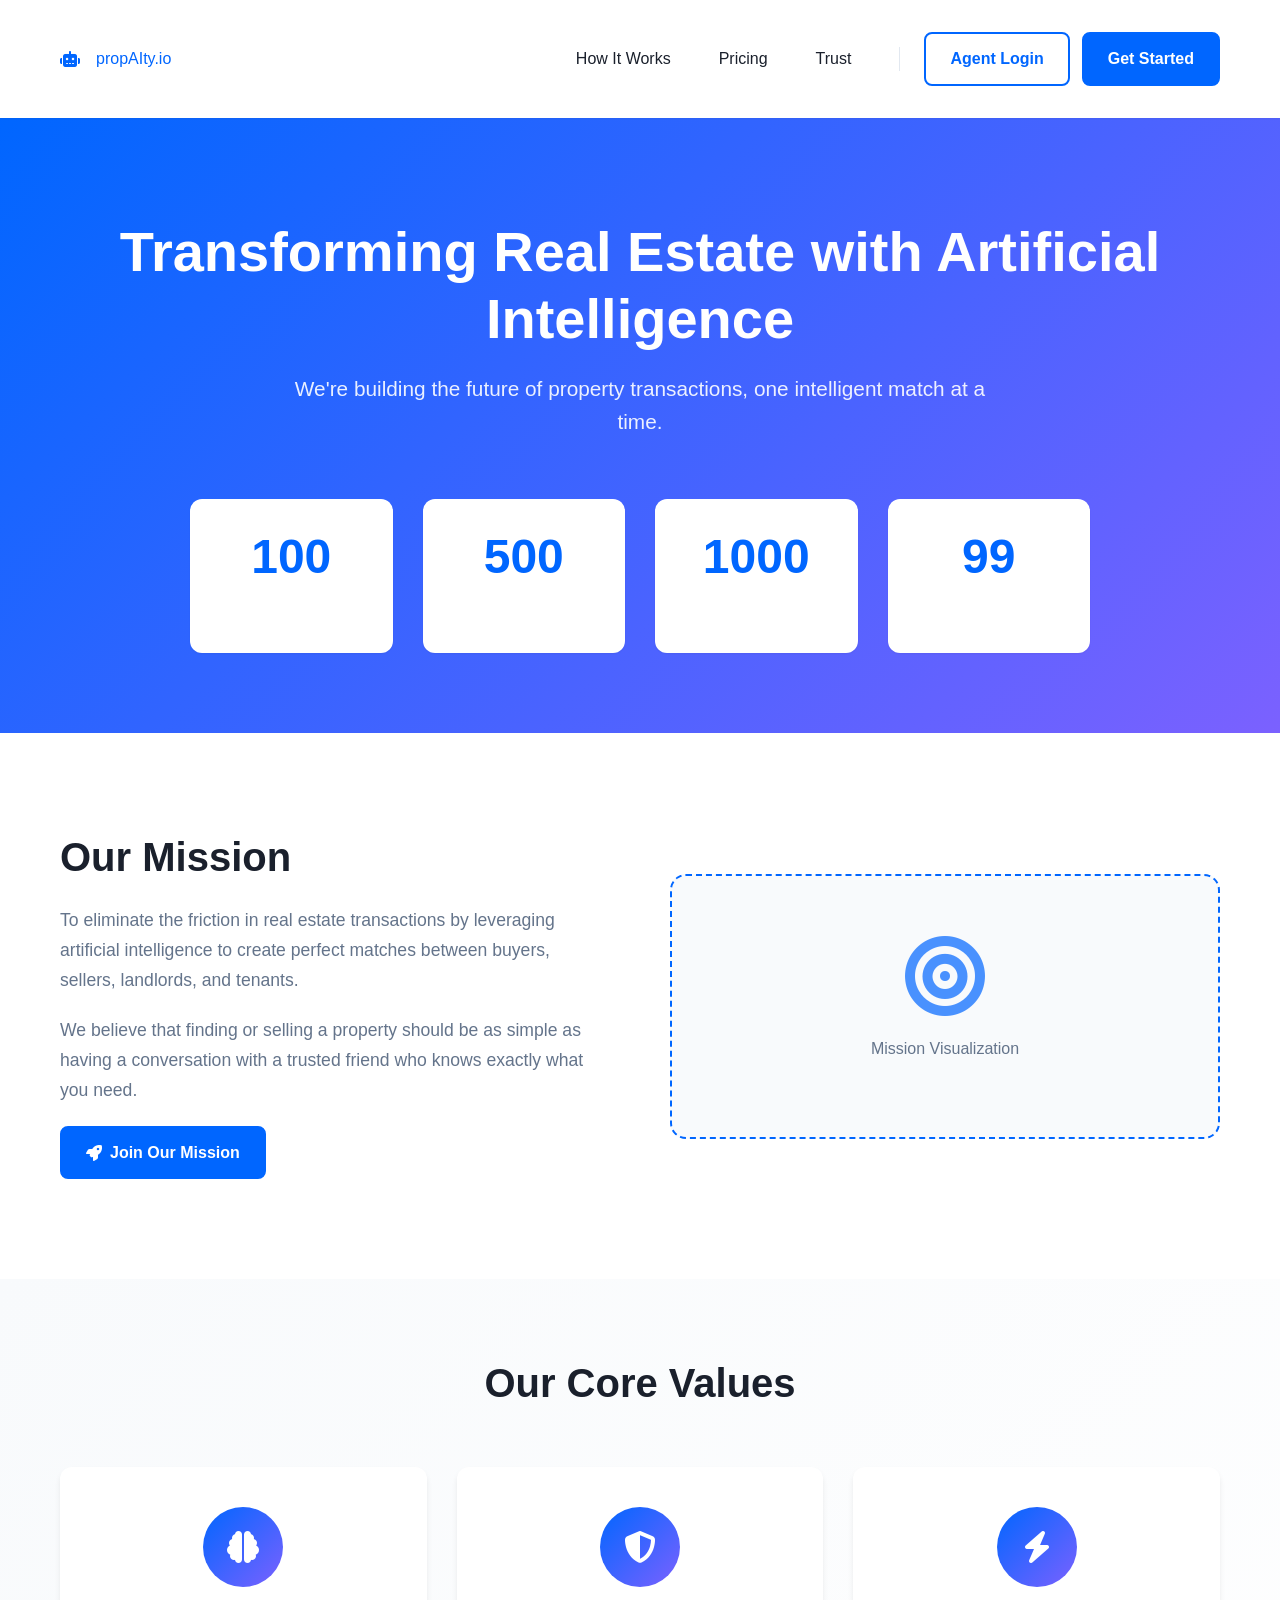
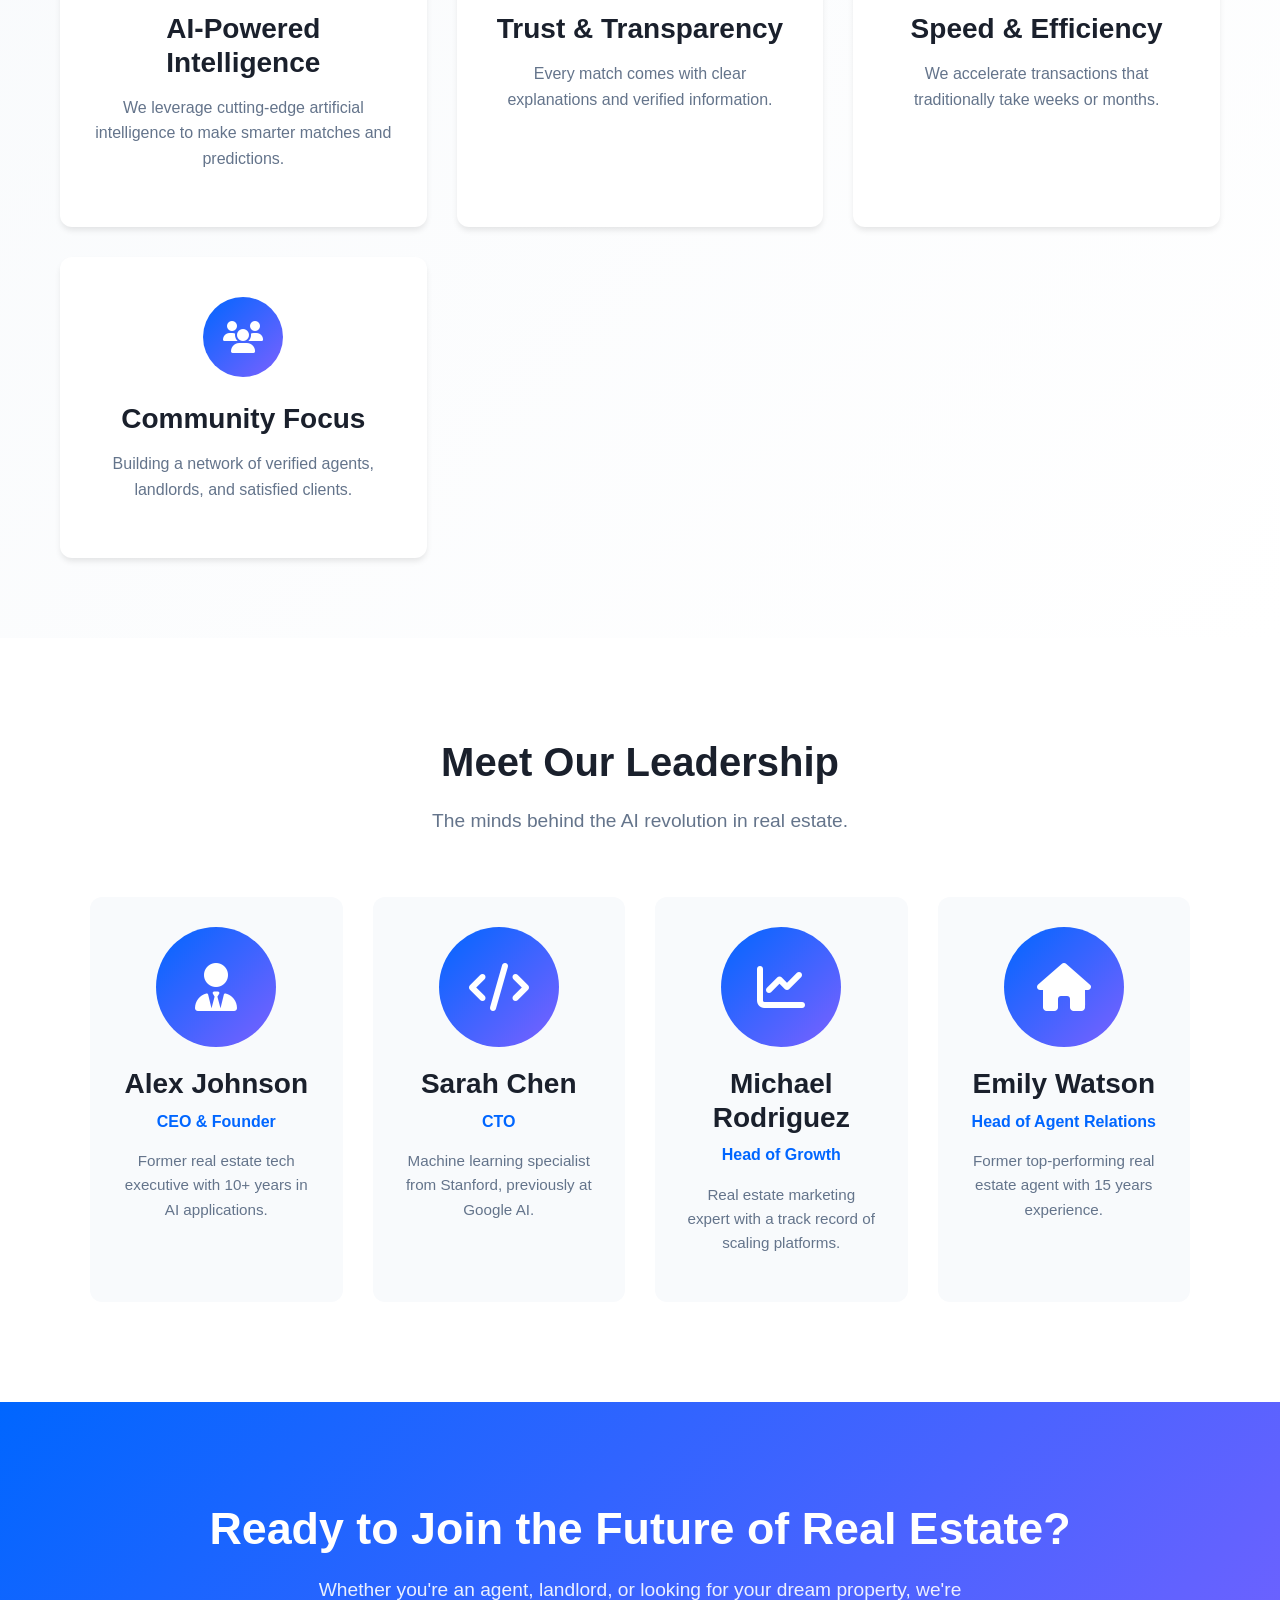
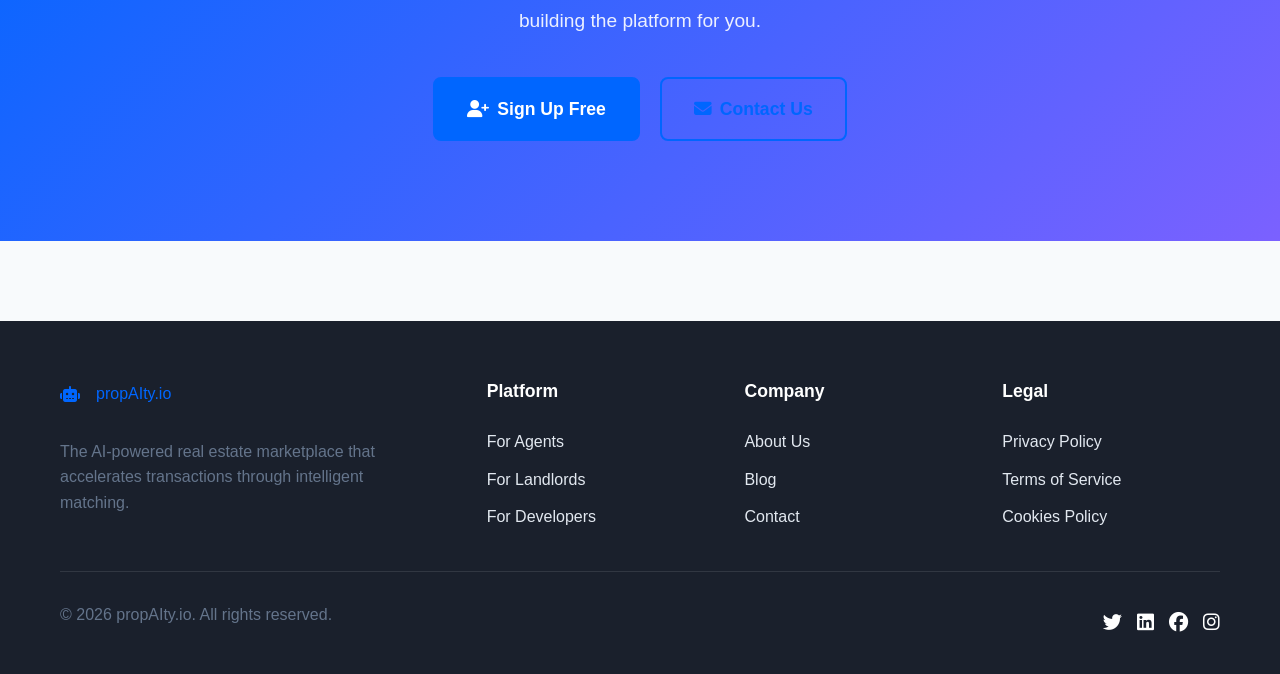
==== about.html @ f927d0d9 "Add files via upload" ====
<!DOCTYPE html>
<html lang="en">
<head>
    <meta charset="UTF-8">
    <meta name="viewport" content="width=device-width, initial-scale=1.0">
    <title>About Us - propAIty.io</title>
    <link rel="stylesheet" href="css/main.css">
    <link rel="stylesheet" href="css/layout.css">
    <link rel="stylesheet" href="css/components.css">
    <link rel="stylesheet" href="https://cdnjs.cloudflare.com/ajax/libs/font-awesome/6.4.0/css/all.min.css">
    <link rel="icon" href="assets/logos/favicon.svg" type="image/svg+xml">
</head>
<body>
    <div id="navbar-container"></div>
    
    <main class="about-page">
        <!-- Hero Section -->
        <section class="about-hero">
            <div class="container">
                <div class="about-hero-content">
                    <h1>Transforming Real Estate with Artificial Intelligence</h1>
                    <p class="hero-subtitle">We're building the future of property transactions, one intelligent match at a time.</p>
                    <div class="hero-stats">
                        <div class="stat">
                            <span class="stat-number" data-count="100">0</span>
                            <span class="stat-label">Agents Joined</span>
                        </div>
                        <div class="stat">
                            <span class="stat-number" data-count="500">0</span>
                            <span class="stat-label">Properties Listed</span>
                        </div>
                        <div class="stat">
                            <span class="stat-number" data-count="1000">0</span>
                            <span class="stat-label">Matches Made</span>
                        </div>
                        <div class="stat">
                            <span class="stat-number" data-count="99">0</span>
                            <span class="stat-label">% Satisfaction</span>
                        </div>
                    </div>
                </div>
            </div>
        </section>

        <!-- Mission Section -->
        <section class="mission-section">
            <div class="container">
                <div class="mission-content">
                    <div class="mission-text">
                        <h2>Our Mission</h2>
                        <p>To eliminate the friction in real estate transactions by leveraging artificial intelligence to create perfect matches between buyers, sellers, landlords, and tenants.</p>
                        <p>We believe that finding or selling a property should be as simple as having a conversation with a trusted friend who knows exactly what you need.</p>
                        <a href="signup.html" class="btn btn-primary">
                            <i class="fas fa-rocket"></i> Join Our Mission
                        </a>
                    </div>
                    <div class="mission-image">
                        <div class="image-placeholder">
                            <i class="fas fa-bullseye"></i>
                            <p>Mission Visualization</p>
                        </div>
                    </div>
                </div>
            </div>
        </section>

        <!-- Values Section -->
        <section class="values-section">
            <div class="container">
                <h2>Our Core Values</h2>
                <div class="values-grid">
                    <div class="value-card">
                        <div class="value-icon">
                            <i class="fas fa-brain"></i>
                        </div>
                        <h3>AI-Powered Intelligence</h3>
                        <p>We leverage cutting-edge artificial intelligence to make smarter matches and predictions.</p>
                    </div>
                    <div class="value-card">
                        <div class="value-icon">
                            <i class="fas fa-shield-alt"></i>
                        </div>
                        <h3>Trust & Transparency</h3>
                        <p>Every match comes with clear explanations and verified information.</p>
                    </div>
                    <div class="value-card">
                        <div class="value-icon">
                            <i class="fas fa-bolt"></i>
                        </div>
                        <h3>Speed & Efficiency</h3>
                        <p>We accelerate transactions that traditionally take weeks or months.</p>
                    </div>
                    <div class="value-card">
                        <div class="value-icon">
                            <i class="fas fa-users"></i>
                        </div>
                        <h3>Community Focus</h3>
                        <p>Building a network of verified agents, landlords, and satisfied clients.</p>
                    </div>
                </div>
            </div>
        </section>

        <!-- Team Section -->
        <section class="team-section">
            <div class="container">
                <h2>Meet Our Leadership</h2>
                <p class="section-subtitle">The minds behind the AI revolution in real estate.</p>
                
                <div class="team-grid">
                    <div class="team-member">
                        <div class="member-avatar">
                            <i class="fas fa-user-tie"></i>
                        </div>
                        <h3>Alex Johnson</h3>
                        <p class="member-role">CEO & Founder</p>
                        <p class="member-bio">Former real estate tech executive with 10+ years in AI applications.</p>
                    </div>
                    <div class="team-member">
                        <div class="member-avatar">
                            <i class="fas fa-code"></i>
                        </div>
                        <h3>Sarah Chen</h3>
                        <p class="member-role">CTO</p>
                        <p class="member-bio">Machine learning specialist from Stanford, previously at Google AI.</p>
                    </div>
                    <div class="team-member">
                        <div class="member-avatar">
                            <i class="fas fa-chart-line"></i>
                        </div>
                        <h3>Michael Rodriguez</h3>
                        <p class="member-role">Head of Growth</p>
                        <p class="member-bio">Real estate marketing expert with a track record of scaling platforms.</p>
                    </div>
                    <div class="team-member">
                        <div class="member-avatar">
                            <i class="fas fa-home"></i>
                        </div>
                        <h3>Emily Watson</h3>
                        <p class="member-role">Head of Agent Relations</p>
                        <p class="member-bio">Former top-performing real estate agent with 15 years experience.</p>
                    </div>
                </div>
            </div>
        </section>

        <!-- CTA Section -->
        <section class="about-cta">
            <div class="container">
                <div class="cta-content">
                    <h2>Ready to Join the Future of Real Estate?</h2>
                    <p>Whether you're an agent, landlord, or looking for your dream property, we're building the platform for you.</p>
                    <div class="cta-buttons">
                        <a href="signup.html" class="btn btn-primary btn-lg">
                            <i class="fas fa-user-plus"></i> Sign Up Free
                        </a>
                        <a href="contact.html" class="btn btn-outline btn-lg">
                            <i class="fas fa-envelope"></i> Contact Us
                        </a>
                    </div>
                </div>
            </div>
        </section>
    </main>
    
    <div id="footer-container"></div>
    
    <script src="js/main.js"></script>
    <script src="js/components/navbar.js"></script>
    <script src="js/components/footer.js"></script>
    <script src="js/about.js"></script>
</body>
</html>
---- css/main.css ----
/* CSS Reset & Base Styles */
* {
    margin: 0;
    padding: 0;
    box-sizing: border-box;
}

:root {
    --primary-color: #0066ff;
    --primary-dark: #0052d4;
    --secondary-color: #00c853;
    --accent-color: #7b61ff;
    --dark-color: #1a202c;
    --light-color: #f8fafc;
    --gray-color: #64748b;
    --light-gray: #e2e8f0;
    --border-color: #cbd5e0;
    --success-color: #10b981;
    --warning-color: #f59e0b;
    --danger-color: #ef4444;
    
    --shadow-sm: 0 1px 2px 0 rgba(0, 0, 0, 0.05);
    --shadow-md: 0 4px 6px -1px rgba(0, 0, 0, 0.1);
    --shadow-lg: 0 10px 15px -3px rgba(0, 0, 0, 0.1);
    --shadow-xl: 0 20px 25px -5px rgba(0, 0, 0, 0.1);
    
    --border-radius: 8px;
    --border-radius-lg: 12px;
    --border-radius-xl: 16px;
    
    --transition: all 0.3s ease;
    --font-family: 'Inter', -apple-system, BlinkMacSystemFont, 'Segoe UI', Roboto, sans-serif;
}

body {
    font-family: var(--font-family);
    color: var(--dark-color);
    background-color: var(--light-color);
    line-height: 1.6;
    overflow-x: hidden;
}

.container {
    width: 100%;
    max-width: 1200px;
    margin: 0 auto;
    padding: 0 20px;
}

/* Typography */
h1, h2, h3, h4, h5, h6 {
    font-weight: 700;
    line-height: 1.2;
    margin-bottom: 1rem;
}

h1 {
    font-size: 3.5rem;
}

h2 {
    font-size: 2.5rem;
}

h3 {
    font-size: 1.75rem;
}

p {
    margin-bottom: 1rem;
    color: var(--gray-color);
}

a {
    color: var(--primary-color);
    text-decoration: none;
    transition: var(--transition);
}

a:hover {
    color: var(--primary-dark);
}

.text-gradient {
    background: linear-gradient(90deg, var(--primary-color), var(--accent-color));
    -webkit-background-clip: text;
    -webkit-text-fill-color: transparent;
    background-clip: text;
}

/* Sections */
.section {
    padding: 80px 0;
}

.section-title {
    text-align: center;
    margin-bottom: 60px;
    position: relative;
}

.section-title::after {
    content: '';
    position: absolute;
    bottom: -15px;
    left: 50%;
    transform: translateX(-50%);
    width: 60px;
    height: 4px;
    background: linear-gradient(90deg, var(--primary-color), var(--accent-color));
    border-radius: 2px;
}

/* Utility Classes */
.text-center {
    text-align: center;
}

.mt-1 { margin-top: 0.5rem; }
.mt-2 { margin-top: 1rem; }
.mt-3 { margin-top: 1.5rem; }
.mt-4 { margin-top: 2rem; }
.mt-5 { margin-top: 3rem; }

.mb-1 { margin-bottom: 0.5rem; }
.mb-2 { margin-bottom: 1rem; }
.mb-3 { margin-bottom: 1.5rem; }
.mb-4 { margin-bottom: 2rem; }
.mb-5 { margin-bottom: 3rem; }

.hidden {
    display: none !important;
}

/* Responsive */
@media (max-width: 768px) {
    h1 {
        font-size: 2.5rem;
    }
    
    h2 {
        font-size: 2rem;
    }
    
    h3 {
        font-size: 1.5rem;
    }
    
    .section {
        padding: 60px 0;
    }
}

@media (max-width: 480px) {
    h1 {
        font-size: 2rem;
    }
    
    h2 {
        font-size: 1.75rem;
    }
    
    .section {
        padding: 40px 0;
    }
}
/* Admin Panel */
@import url('admin.css');

/* Role badges */
.role-badge {
    display: inline-block;
    padding: 4px 10px;
    border-radius: 12px;
    font-size: 0.8rem;
    font-weight: 600;
}

.role-badge.agent {
    background: rgba(0, 102, 255, 0.1);
    color: var(--primary-color);
}

.role-badge.landlord {
    background: rgba(0, 200, 83, 0.1);
    color: var(--secondary-color);
}

.role-badge.developer {
    background: rgba(123, 97, 255, 0.1);
    color: var(--accent-color);
}
---- css/layout.css ----
/* Grid System */
.grid {
    display: grid;
    gap: 30px;
}

.grid-2 {
    grid-template-columns: repeat(2, 1fr);
}

.grid-3 {
    grid-template-columns: repeat(3, 1fr);
}

.grid-4 {
    grid-template-columns: repeat(4, 1fr);
}

/* Flexbox Utilities */
.flex {
    display: flex;
}

.flex-column {
    flex-direction: column;
}

.flex-row {
    flex-direction: row;
}

.flex-center {
    display: flex;
    align-items: center;
    justify-content: center;
}

.flex-between {
    display: flex;
    align-items: center;
    justify-content: space-between;
}

.flex-start {
    display: flex;
    align-items: center;
    justify-content: flex-start;
}

.flex-end {
    display: flex;
    align-items: center;
    justify-content: flex-end;
}

.items-center {
    align-items: center;
}

.items-start {
    align-items: flex-start;
}

.items-end {
    align-items: flex-end;
}

.justify-center {
    justify-content: center;
}

.justify-between {
    justify-content: space-between;
}

.justify-around {
    justify-content: space-around;
}

.gap-1 { gap: 0.5rem; }
.gap-2 { gap: 1rem; }
.gap-3 { gap: 1.5rem; }
.gap-4 { gap: 2rem; }
.gap-5 { gap: 3rem; }

/* Container Layouts */
.hero-section .container {
    display: grid;
    grid-template-columns: 1fr 1fr;
    gap: 60px;
    align-items: center;
}

.steps-container,
.benefits-grid,
.audience-grid,
.pricing-grid,
.trust-grid {
    display: grid;
    grid-template-columns: repeat(auto-fit, minmax(300px, 1fr));
    gap: 30px;
}

/* Responsive Layout */
@media (max-width: 992px) {
    .hero-section .container {
        grid-template-columns: 1fr;
        text-align: center;
        gap: 40px;
    }
    
    .hero-image {
        order: -1;
    }
}

@media (max-width: 768px) {
    .steps-container,
    .benefits-grid,
    .audience-grid,
    .pricing-grid,
    .trust-grid {
        grid-template-columns: 1fr;
        max-width: 400px;
        margin: 0 auto;
    }
    
    .grid-2,
    .grid-3,
    .grid-4 {
        grid-template-columns: 1fr;
    }
}

/* Spacing */
.p-1 { padding: 0.5rem; }
.p-2 { padding: 1rem; }
.p-3 { padding: 1.5rem; }
.p-4 { padding: 2rem; }
.p-5 { padding: 3rem; }

.px-1 { padding-left: 0.5rem; padding-right: 0.5rem; }
.px-2 { padding-left: 1rem; padding-right: 1rem; }
.px-3 { padding-left: 1.5rem; padding-right: 1.5rem; }
.px-4 { padding-left: 2rem; padding-right: 2rem; }
.px-5 { padding-left: 3rem; padding-right: 3rem; }

.py-1 { padding-top: 0.5rem; padding-bottom: 0.5rem; }
.py-2 { padding-top: 1rem; padding-bottom: 1rem; }
.py-3 { padding-top: 1.5rem; padding-bottom: 1.5rem; }
.py-4 { padding-top: 2rem; padding-bottom: 2rem; }
.py-5 { padding-top: 3rem; padding-bottom: 3rem; }

/* Width & Height */
.w-full { width: 100%; }
.h-full { height: 100%; }
.w-screen { width: 100vw; }
.h-screen { height: 100vh; }
.max-w-sm { max-width: 400px; }
.max-w-md { max-width: 600px; }
.max-w-lg { max-width: 800px; }
.max-w-xl { max-width: 1000px; }
.max-w-2xl { max-width: 1200px; }
---- css/components.css ----
/* Buttons */
.btn {
    display: inline-flex;
    align-items: center;
    justify-content: center;
    gap: 8px;
    padding: 12px 24px;
    border-radius: var(--border-radius);
    font-weight: 600;
    font-size: 1rem;
    cursor: pointer;
    transition: var(--transition);
    border: 2px solid transparent;
    text-align: center;
    white-space: nowrap;
    user-select: none;
}

.btn-primary {
    background-color: var(--primary-color);
    color: white;
    border-color: var(--primary-color);
}

.btn-primary:hover {
    background-color: var(--primary-dark);
    border-color: var(--primary-dark);
    transform: translateY(-2px);
    box-shadow: var(--shadow-lg);
}

.btn-secondary {
    background-color: white;
    color: var(--primary-color);
    border-color: var(--primary-color);
}

.btn-secondary:hover {
    background-color: var(--light-gray);
    transform: translateY(-2px);
    box-shadow: var(--shadow-md);
}

.btn-outline {
    background-color: transparent;
    color: var(--primary-color);
    border-color: var(--primary-color);
}

.btn-outline:hover {
    background-color: var(--primary-color);
    color: white;
    transform: translateY(-2px);
}

.btn-lg {
    padding: 16px 32px;
    font-size: 1.1rem;
}

.btn-xl {
    padding: 20px 40px;
    font-size: 1.2rem;
}

.btn-icon {
    width: 40px;
    height: 40px;
    padding: 0;
    border-radius: 50%;
}

/* Cards */
.card {
    background: white;
    border-radius: var(--border-radius-lg);
    padding: 30px;
    box-shadow: var(--shadow-md);
    transition: var(--transition);
    height: 100%;
}

.card:hover {
    transform: translateY(-5px);
    box-shadow: var(--shadow-xl);
}

.benefit-card,
.audience-card,
.pricing-card,
.trust-item {
    background: white;
    border-radius: var(--border-radius-lg);
    padding: 30px;
    box-shadow: var(--shadow-md);
    transition: var(--transition);
    text-align: center;
    height: 100%;
}

.benefit-card:hover,
.audience-card:hover,
.trust-item:hover {
    transform: translateY(-5px);
    box-shadow: var(--shadow-xl);
}

/* Pricing Card Specific */
.pricing-card {
    position: relative;
    text-align: center;
    border: 2px solid var(--light-gray);
}

.pricing-card.featured {
    border-color: var(--primary-color);
    transform: scale(1.05);
}

.featured-badge {
    position: absolute;
    top: -12px;
    left: 50%;
    transform: translateX(-50%);
    background: linear-gradient(90deg, var(--primary-color), var(--accent-color));
    color: white;
    padding: 6px 20px;
    border-radius: 20px;
    font-size: 0.875rem;
    font-weight: 600;
}

.price {
    font-size: 2rem;
    font-weight: 700;
    color: var(--primary-color);
    margin: 20px 0;
}

.feature-list {
    list-style: none;
    text-align: left;
    margin-top: 30px;
}

.feature-list li {
    margin-bottom: 12px;
    display: flex;
    align-items: center;
    gap: 10px;
}

.feature-list i {
    color: var(--success-color);
}

/* Steps */
.step {
    text-align: center;
    position: relative;
}

.step-number {
    position: absolute;
    top: -20px;
    left: 50%;
    transform: translateX(-50%);
    width: 40px;
    height: 40px;
    background: linear-gradient(90deg, var(--primary-color), var(--accent-color));
    color: white;
    border-radius: 50%;
    display: flex;
    align-items: center;
    justify-content: center;
    font-weight: 700;
    font-size: 1.2rem;
}

.step-icon {
    width: 80px;
    height: 80px;
    background: linear-gradient(135deg, var(--primary-color), var(--accent-color));
    border-radius: 50%;
    display: flex;
    align-items: center;
    justify-content: center;
    margin: 0 auto 20px;
    color: white;
    font-size: 2rem;
}

/* Icons */
.benefit-icon,
.audience-icon,
.trust-icon {
    width: 70px;
    height: 70px;
    background: linear-gradient(135deg, var(--primary-color), var(--accent-color));
    border-radius: 50%;
    display: flex;
    align-items: center;
    justify-content: center;
    margin: 0 auto 20px;
    color: white;
    font-size: 1.8rem;
}

/* CTA Section */
.cta-section {
    background: linear-gradient(135deg, var(--primary-color), var(--accent-color));
    color: white;
    text-align: center;
    border-radius: var(--border-radius-xl);
    margin: 40px 20px;
}

.cta-section h2 {
    color: white;
    margin-bottom: 20px;
}

.cta-section p {
    color: rgba(255, 255, 255, 0.9);
    margin-bottom: 30px;
}

.cta-section .btn-primary {
    background-color: white;
    color: var(--primary-color);
    border-color: white;
}

.cta-section .btn-primary:hover {
    background-color: rgba(255, 255, 255, 0.9);
}

/* Hero Illustration */
.hero-illustration {
    background: linear-gradient(135deg, #f0f7ff, #e6f0ff);
    border-radius: var(--border-radius-xl);
    padding: 40px;
    border: 2px dashed var(--primary-color);
}

.illustration-placeholder {
    text-align: center;
    color: var(--primary-color);
}

.illustration-placeholder i {
    font-size: 6rem;
    margin-bottom: 20px;
    opacity: 0.7;
}

/* Responsive Components */
@media (max-width: 768px) {
    .btn-lg, .btn-xl {
        padding: 14px 28px;
        font-size: 1rem;
    }
    
    .card,
    .benefit-card,
    .audience-card,
    .pricing-card,
    .trust-item {
        padding: 20px;
    }
    
    .pricing-card.featured {
        transform: none;
    }
}
/* Hero Image Styles */
.hero-image {
    position: relative;
}

.hero-illustration-img {
    width: 100%;
    max-width: 600px;
    height: auto;
    filter: drop-shadow(var(--shadow-lg));
    animation: float 6s ease-in-out infinite;
}

@keyframes float {
    0%, 100% { transform: translateY(0); }
    50% { transform: translateY(-20px); }
}

/* Remove old placeholder styles */
.hero-illustration,
.illustration-placeholder {
    display: none;
}
/* Signup Page Styles */
.signup-page {
    min-height: 100vh;
}

.signup-hero {
    padding: 60px 0;
    background: linear-gradient(135deg, #f0f7ff 0%, #ffffff 100%);
}

.signup-hero-content {
    display: grid;
    grid-template-columns: 1fr 1fr;
    gap: 60px;
    align-items: center;
}

.signup-intro {
    padding-right: 40px;
}

.back-link {
    display: inline-flex;
    align-items: center;
    gap: 8px;
    color: var(--gray-color);
    margin-bottom: 30px;
    font-weight: 500;
}

.back-link:hover {
    color: var(--primary-color);
}

.signup-hero h1 {
    font-size: 2.8rem;
    margin-bottom: 20px;
}

.signup-hero .subtitle {
    font-size: 1.2rem;
    color: var(--gray-color);
    margin-bottom: 40px;
}

.signup-stats {
    display: grid;
    grid-template-columns: repeat(3, 1fr);
    gap: 20px;
    margin-top: 40px;
}

.stat {
    text-align: center;
    padding: 20px;
    background: white;
    border-radius: var(--border-radius);
    box-shadow: var(--shadow-sm);
}

.stat-number {
    display: block;
    font-size: 2.2rem;
    font-weight: 700;
    color: var(--primary-color);
    margin-bottom: 5px;
}

.stat-label {
    font-size: 0.9rem;
    color: var(--gray-color);
}

/* Signup Form */
.signup-form-container {
    background: white;
    border-radius: var(--border-radius-xl);
    padding: 40px;
    box-shadow: var(--shadow-xl);
    max-width: 500px;
    margin: 0 auto;
}

.signup-form h2 {
    margin-bottom: 10px;
}

.form-subtitle {
    color: var(--gray-color);
    margin-bottom: 30px;
}

/* Form Elements */
.form-group {
    margin-bottom: 25px;
}

.form-label {
    display: block;
    margin-bottom: 8px;
    font-weight: 600;
    color: var(--dark-color);
}

.form-input {
    width: 100%;
    padding: 14px 16px;
    border: 2px solid var(--light-gray);
    border-radius: var(--border-radius);
    font-size: 1rem;
    transition: var(--transition);
    background-color: white;
}

.form-input:focus {
    outline: none;
    border-color: var(--primary-color);
    box-shadow: 0 0 0 3px rgba(0, 102, 255, 0.1);
}

.form-input.error {
    border-color: var(--danger-color);
    background-color: rgba(239, 68, 68, 0.05);
}

.form-error {
    color: var(--danger-color);
    font-size: 0.875rem;
    margin-top: 5px;
    min-height: 20px;
}

/* Role Selector */
.role-selector {
    display: grid;
    grid-template-columns: repeat(3, 1fr);
    gap: 10px;
    margin-top: 10px;
}

.role-option {
    padding: 15px;
    border: 2px solid var(--light-gray);
    border-radius: var(--border-radius);
    background: white;
    cursor: pointer;
    transition: var(--transition);
    display: flex;
    flex-direction: column;
    align-items: center;
    gap: 10px;
    font-size: 0.9rem;
    font-weight: 500;
}

.role-option i {
    font-size: 1.5rem;
    color: var(--gray-color);
}

.role-option.active {
    border-color: var(--primary-color);
    background-color: rgba(0, 102, 255, 0.05);
}

.role-option.active i {
    color: var(--primary-color);
}

.role-option:hover:not(.active) {
    border-color: var(--primary-color);
    transform: translateY(-2px);
}

/* Phone Input */
.phone-input-group {
    display: flex;
    gap: 10px;
}

.country-code {
    padding: 14px;
    border: 2px solid var(--light-gray);
    border-radius: var(--border-radius);
    background: white;
    font-size: 1rem;
    min-width: 120px;
    cursor: pointer;
}

.country-code:focus {
    outline: none;
    border-color: var(--primary-color);
}

.phone-input {
    flex: 1;
}

/* Password Input */
.password-input-group {
    position: relative;
}

.password-toggle {
    position: absolute;
    right: 15px;
    top: 50%;
    transform: translateY(-50%);
    background: none;
    border: none;
    color: var(--gray-color);
    cursor: pointer;
    font-size: 1.1rem;
}

.password-toggle:hover {
    color: var(--dark-color);
}

.password-requirements {
    margin-top: 10px;
    padding: 15px;
    background: rgba(0, 102, 255, 0.05);
    border-radius: var(--border-radius);
}

.req-text {
    font-size: 0.875rem;
    font-weight: 600;
    margin-bottom: 8px;
    color: var(--dark-color);
}

.req-list {
    list-style: none;
    display: grid;
    grid-template-columns: repeat(2, 1fr);
    gap: 8px;
}

.req-item {
    font-size: 0.8rem;
    color: var(--gray-color);
    display: flex;
    align-items: center;
    gap: 5px;
}

.req-item.valid {
    color: var(--success-color);
}

.req-item.valid::before {
    content: "✓";
    font-weight: bold;
}

/* Checkbox */
.checkbox-group {
    display: flex;
    align-items: flex-start;
    gap: 10px;
}

.checkbox-input {
    margin-top: 4px;
    min-width: 18px;
    min-height: 18px;
    cursor: pointer;
}

.checkbox-label {
    font-size: 0.9rem;
    color: var(--gray-color);
    line-height: 1.5;
}

.checkbox-label .link {
    color: var(--primary-color);
    text-decoration: underline;
}

/* Submit Button */
.btn-block {
    width: 100%;
    margin-top: 20px;
}

.login-link {
    text-align: center;
    margin-top: 20px;
    color: var(--gray-color);
}

/* Success Message */
.success-message {
    text-align: center;
    padding: 40px 20px;
}

.success-icon {
    font-size: 4rem;
    color: var(--success-color);
    margin-bottom: 20px;
}

.success-message h3 {
    margin-bottom: 15px;
}

/* Benefits Section */
.signup-benefits {
    padding: 80px 0;
    background: var(--light-color);
}

.signup-benefits h2 {
    text-align: center;
    margin-bottom: 50px;
}

.benefits-grid {
    display: grid;
    grid-template-columns: repeat(auto-fit, minmax(300px, 1fr));
    gap: 30px;
}

.benefit {
    text-align: center;
    padding: 30px;
    background: white;
    border-radius: var(--border-radius-lg);
    box-shadow: var(--shadow-md);
}

.benefit-icon {
    width: 70px;
    height: 70px;
    background: linear-gradient(135deg, var(--primary-color), var(--accent-color));
    border-radius: 50%;
    display: flex;
    align-items: center;
    justify-content: center;
    margin: 0 auto 20px;
    color: white;
    font-size: 1.8rem;
}

/* Trust Section */
.signup-trust {
    padding: 60px 0;
    background: white;
    text-align: center;
}

.signup-trust h2 {
    margin-bottom: 40px;
}

.trust-features {
    display: grid;
    grid-template-columns: repeat(auto-fit, minmax(250px, 1fr));
    gap: 30px;
    max-width: 900px;
    margin: 0 auto;
}

.trust-feature i {
    font-size: 2.5rem;
    color: var(--primary-color);
    margin-bottom: 15px;
}

.trust-feature h4 {
    margin-bottom: 10px;
}

/* Responsive */
@media (max-width: 992px) {
    .signup-hero-content {
        grid-template-columns: 1fr;
        gap: 40px;
    }
    
    .signup-intro {
        padding-right: 0;
        text-align: center;
    }
    
    .signup-form-container {
        max-width: 100%;
    }
    
    .role-selector {
        grid-template-columns: repeat(3, 1fr);
    }
}

@media (max-width: 768px) {
    .signup-hero h1 {
        font-size: 2.2rem;
    }
    
    .signup-stats {
        grid-template-columns: 1fr;
        max-width: 300px;
        margin: 40px auto 0;
    }
    
    .role-selector {
        grid-template-columns: 1fr;
    }
    
    .phone-input-group {
        flex-direction: column;
    }
    
    .country-code {
        width: 100%;
    }
    
    .req-list {
        grid-template-columns: 1fr;
    }
    
    .benefits-grid,
    .trust-features {
        grid-template-columns: 1fr;
    }
    
    .signup-form-container {
        padding: 30px 20px;
    }
}
/* Success Page Styles */
.success-page {
    min-height: 100vh;
    background: linear-gradient(135deg, #f8fafc 0%, #f0f7ff 100%);
}

.success-hero {
    padding: 60px 0 80px;
}

.success-content {
    max-width: 800px;
    margin: 0 auto;
    text-align: center;
}

/* Animated Success Icon */
.success-icon-animated {
    position: relative;
    width: 120px;
    height: 120px;
    margin: 0 auto 40px;
}

.icon-circle {
    width: 120px;
    height: 120px;
    background: linear-gradient(135deg, var(--success-color), #00c853);
    border-radius: 50%;
    display: flex;
    align-items: center;
    justify-content: center;
    color: white;
    font-size: 3rem;
    position: relative;
    z-index: 2;
    animation: iconPop 0.6s ease-out;
}

@keyframes iconPop {
    0% { transform: scale(0); }
    70% { transform: scale(1.1); }
    100% { transform: scale(1); }
}

.pulse-ring {
    position: absolute;
    top: 0;
    left: 0;
    width: 120px;
    height: 120px;
    border-radius: 50%;
    border: 3px solid var(--success-color);
    opacity: 0;
    z-index: 1;
}

.ring-1 {
    animation: pulseRing 2s infinite;
}

.ring-2 {
    animation: pulseRing 2s infinite 0.5s;
}

.ring-3 {
    animation: pulseRing 2s infinite 1s;
}

@keyframes pulseRing {
    0% {
        transform: scale(0.8);
        opacity: 0.8;
    }
    100% {
        transform: scale(1.5);
        opacity: 0;
    }
}

/* Success Text */
.success-title {
    font-size: 3rem;
    margin-bottom: 20px;
    color: var(--dark-color);
}

.success-subtitle {
    font-size: 1.2rem;
    color: var(--gray-color);
    margin-bottom: 50px;
    max-width: 600px;
    margin-left: auto;
    margin-right: auto;
}

/* Status Card */
.status-card {
    background: white;
    border-radius: var(--border-radius-xl);
    padding: 30px;
    box-shadow: var(--shadow-lg);
    margin-bottom: 40px;
    text-align: left;
}

.status-header {
    display: flex;
    justify-content: space-between;
    align-items: center;
    margin-bottom: 30px;
    padding-bottom: 20px;
    border-bottom: 2px solid var(--light-gray);
}

.status-header h3 {
    display: flex;
    align-items: center;
    gap: 10px;
    margin: 0;
    color: var(--dark-color);
}

.status-badge {
    padding: 8px 16px;
    border-radius: 20px;
    font-size: 0.875rem;
    font-weight: 600;
}

.status-pending {
    background-color: #fef3c7;
    color: #92400e;
}

.status-approved {
    background-color: #d1fae5;
    color: #065f46;
}

/* Timeline */
.status-timeline {
    position: relative;
    padding-left: 30px;
    margin-bottom: 30px;
}

.status-timeline::before {
    content: '';
    position: absolute;
    left: 9px;
    top: 0;
    bottom: 0;
    width: 2px;
    background-color: var(--light-gray);
}

.timeline-step {
    position: relative;
    margin-bottom: 30px;
}

.timeline-step:last-child {
    margin-bottom: 0;
}

.step-dot {
    position: absolute;
    left: -36px;
    top: 5px;
    width: 20px;
    height: 20px;
    border-radius: 50%;
    background-color: var(--light-gray);
    border: 4px solid white;
}

.timeline-step.active .step-dot {
    background-color: var(--success-color);
    animation: pulseDot 2s infinite;
}

@keyframes pulseDot {
    0%, 100% { box-shadow: 0 0 0 0 rgba(16, 185, 129, 0.4); }
    50% { box-shadow: 0 0 0 10px rgba(16, 185, 129, 0); }
}

.step-content h4 {
    margin: 0 0 5px 0;
    color: var(--dark-color);
}

.step-content p {
    margin: 0;
    color: var(--gray-color);
    font-size: 0.9rem;
}

.step-time {
    color: var(--primary-color) !important;
    font-weight: 600;
}

.status-actions {
    display: flex;
    gap: 15px;
    justify-content: center;
    flex-wrap: wrap;
}

/* Next Steps */
.next-steps {
    margin: 60px 0;
    text-align: left;
}

.next-steps h2 {
    text-align: center;
    margin-bottom: 40px;
}

.steps-grid {
    display: grid;
    grid-template-columns: repeat(auto-fit, minmax(250px, 1fr));
    gap: 30px;
}

.step-card {
    background: white;
    border-radius: var(--border-radius-lg);
    padding: 30px;
    box-shadow: var(--shadow-md);
    position: relative;
    transition: var(--transition);
}

.step-card:hover {
    transform: translateY(-5px);
    box-shadow: var(--shadow-lg);
}

.step-number {
    position: absolute;
    top: -15px;
    left: -15px;
    width: 40px;
    height: 40px;
    background: linear-gradient(135deg, var(--primary-color), var(--accent-color));
    color: white;
    border-radius: 50%;
    display: flex;
    align-items: center;
    justify-content: center;
    font-weight: 700;
    font-size: 1.2rem;
}

.step-tip {
    display: flex;
    align-items: center;
    gap: 10px;
    margin-top: 15px;
    padding: 12px;
    background: rgba(0, 102, 255, 0.05);
    border-radius: var(--border-radius);
    font-size: 0.9rem;
}

.step-tip i {
    color: var(--warning-color);
}

/* Waitlist Card */
.waitlist-card {
    background: linear-gradient(135deg, var(--primary-color), var(--accent-color));
    border-radius: var(--border-radius-xl);
    padding: 30px;
    color: white;
    margin: 40px 0;
    text-align: left;
}

.waitlist-header {
    display: flex;
    align-items: center;
    gap: 15px;
    margin-bottom: 20px;
}

.waitlist-header i {
    font-size: 2rem;
}

.waitlist-header h3 {
    color: white;
    margin: 0;
}

.benefits-list {
    list-style: none;
    margin-top: 20px;
}

.benefits-list li {
    margin-bottom: 12px;
    display: flex;
    align-items: center;
    gap: 10px;
}

.benefits-list i {
    color: #00ff88;
}

/* Success Actions */
.success-actions {
    display: flex;
    gap: 20px;
    justify-content: center;
    margin: 40px 0;
    flex-wrap: wrap;
}

/* Support Info */
.support-info {
    background: white;
    border-radius: var(--border-radius-lg);
    padding: 30px;
    margin: 40px 0;
    text-align: center;
    box-shadow: var(--shadow-md);
}

.support-info h3 {
    display: flex;
    align-items: center;
    justify-content: center;
    gap: 10px;
    margin-bottom: 15px;
}

.contact-methods {
    display: flex;
    gap: 30px;
    justify-content: center;
    margin-top: 20px;
    flex-wrap: wrap;
}

.contact-link {
    display: flex;
    align-items: center;
    gap: 10px;
    padding: 12px 24px;
    background: var(--light-color);
    border-radius: var(--border-radius);
    color: var(--dark-color);
    text-decoration: none;
    transition: var(--transition);
}

.contact-link:hover {
    background: var(--light-gray);
    color: var(--primary-color);
}

/* FAQ Section */
.faq-section {
    background: white;
    padding: 80px 0;
    border-top: 1px solid var(--light-gray);
}

.faq-section h2 {
    text-align: center;
    margin-bottom: 50px;
}

.faq-grid {
    max-width: 800px;
    margin: 0 auto;
}

.faq-item {
    border: 1px solid var(--light-gray);
    border-radius: var(--border-radius);
    margin-bottom: 15px;
    overflow: hidden;
}

.faq-question {
    padding: 20px;
    display: flex;
    justify-content: space-between;
    align-items: center;
    cursor: pointer;
    background: white;
    transition: var(--transition);
}

.faq-question:hover {
    background: var(--light-color);
}

.faq-question h3 {
    margin: 0;
    font-size: 1.1rem;
}

.faq-question i {
    transition: transform 0.3s ease;
}

.faq-item.active .faq-question i {
    transform: rotate(180deg);
}

.faq-answer {
    padding: 0 20px;
    max-height: 0;
    overflow: hidden;
    transition: all 0.3s ease;
    background: var(--light-color);
}

.faq-item.active .faq-answer {
    padding: 20px;
    max-height: 500px;
}

/* Responsive */
@media (max-width: 768px) {
    .success-title {
        font-size: 2.2rem;
    }
    
    .status-header {
        flex-direction: column;
        gap: 15px;
        align-items: flex-start;
    }
    
    .status-actions {
        flex-direction: column;
    }
    
    .status-actions .btn {
        width: 100%;
    }
    
    .steps-grid {
        grid-template-columns: 1fr;
    }
    
    .success-actions {
        flex-direction: column;
    }
    
    .success-actions .btn {
        width: 100%;
        max-width: 300px;
        margin: 0 auto;
    }
    
    .contact-methods {
        flex-direction: column;
        gap: 15px;
    }
    
    .contact-link {
        justify-content: center;
    }
    
    .faq-question h3 {
        font-size: 1rem;
        padding-right: 20px;
    }
}
/* Login Page Styles */
.login-page {
    min-height: 100vh;
    background: linear-gradient(135deg, #f8fafc 0%, #ffffff 100%);
}

.login-hero {
    padding: 60px 0;
}

.login-content {
    display: grid;
    grid-template-columns: 1fr 1fr;
    gap: 60px;
    align-items: center;
}

/* Login Form Container */
.login-form-container {
    background: white;
    border-radius: var(--border-radius-xl);
    padding: 40px;
    box-shadow: var(--shadow-xl);
}

.form-header {
    margin-bottom: 30px;
    text-align: center;
}

.form-header h1 {
    font-size: 2.5rem;
    margin-bottom: 10px;
    color: var(--dark-color);
}

.form-subtitle {
    color: var(--gray-color);
    font-size: 1.1rem;
}

/* Form Options */
.form-options {
    display: flex;
    justify-content: space-between;
    align-items: center;
    margin: 20px 0;
}

.remember-me {
    display: flex;
    align-items: center;
    gap: 8px;
}

.forgot-password {
    color: var(--primary-color);
    font-size: 0.9rem;
    font-weight: 500;
    cursor: pointer;
}

.forgot-password:hover {
    text-decoration: underline;
}

/* Divider */
.divider {
    display: flex;
    align-items: center;
    margin: 30px 0;
    color: var(--gray-color);
}

.divider::before,
.divider::after {
    content: '';
    flex: 1;
    height: 1px;
    background: var(--light-gray);
}

.divider span {
    padding: 0 15px;
    font-size: 0.9rem;
}

/* Alternative Login */
.alternative-login {
    display: flex;
    flex-direction: column;
    gap: 15px;
    margin-bottom: 25px;
}

#googleLoginBtn {
    background-color: white;
    color: #4285F4;
    border-color: #4285F4;
}

#googleLoginBtn:hover {
    background-color: #f8f9fa;
    color: #3367d6;
}

/* Sign Up Link */
.signup-link {
    text-align: center;
    color: var(--gray-color);
    margin-top: 25px;
}

.signup-link .link {
    font-weight: 600;
}

/* Login Success */
.login-success {
    text-align: center;
    padding: 40px 20px;
}

.login-success .success-icon {
    font-size: 4rem;
    color: var(--success-color);
    margin-bottom: 20px;
}

.loading-spinner {
    margin-top: 30px;
}

.spinner {
    width: 40px;
    height: 40px;
    border: 3px solid var(--light-gray);
    border-top-color: var(--primary-color);
    border-radius: 50%;
    animation: spin 1s linear infinite;
    margin: 0 auto;
}

@keyframes spin {
    to { transform: rotate(360deg); }
}

/* Forgot Password Modal */
.forgot-password-modal {
    position: fixed;
    top: 0;
    left: 0;
    right: 0;
    bottom: 0;
    background: rgba(0, 0, 0, 0.5);
    display: flex;
    align-items: center;
    justify-content: center;
    z-index: 1000;
    padding: 20px;
}

.forgot-password-modal.hidden {
    display: none;
}

.modal-content {
    background: white;
    border-radius: var(--border-radius-xl);
    padding: 40px;
    max-width: 500px;
    width: 100%;
    position: relative;
    animation: modalSlideIn 0.3s ease;
}

@keyframes modalSlideIn {
    from {
        opacity: 0;
        transform: translateY(-20px);
    }
    to {
        opacity: 1;
        transform: translateY(0);
    }
}

.modal-close {
    position: absolute;
    top: 20px;
    right: 20px;
    background: none;
    border: none;
    font-size: 1.2rem;
    color: var(--gray-color);
    cursor: pointer;
    padding: 5px;
}

.modal-close:hover {
    color: var(--dark-color);
}

.modal-note {
    margin-top: 20px;
    padding: 12px;
    background: rgba(0, 102, 255, 0.05);
    border-radius: var(--border-radius);
    font-size: 0.9rem;
    color: var(--gray-color);
    display: flex;
    align-items: center;
    gap: 10px;
}

.modal-note i {
    color: var(--primary-color);
}

/* Login Info */
.login-info {
    display: flex;
    flex-direction: column;
    gap: 30px;
}

.info-card {
    background: white;
    border-radius: var(--border-radius-xl);
    padding: 40px;
    box-shadow: var(--shadow-lg);
}

.info-header {
    display: flex;
    align-items: center;
    gap: 15px;
    margin-bottom: 20px;
}

.info-header i {
    font-size: 2.5rem;
    color: var(--primary-color);
}

.info-header h2 {
    margin: 0;
    color: var(--dark-color);
}

.info-description {
    color: var(--gray-color);
    margin-bottom: 30px;
    font-size: 1.1rem;
    line-height: 1.6;
}

/* Features List */
.features-list {
    display: flex;
    flex-direction: column;
    gap: 25px;
    margin: 30px 0;
}

.feature {
    display: flex;
    gap: 15px;
}

.feature-icon {
    width: 50px;
    height: 50px;
    min-width: 50px;
    background: linear-gradient(135deg, var(--primary-color), var(--accent-color));
    border-radius: 12px;
    display: flex;
    align-items: center;
    justify-content: center;
    color: white;
    font-size: 1.3rem;
}

.feature-content h4 {
    margin: 0 0 5px 0;
    color: var(--dark-color);
}

.feature-content p {
    margin: 0;
    color: var(--gray-color);
    font-size: 0.95rem;
}

/* Info Stats */
.info-stats {
    display: grid;
    grid-template-columns: repeat(3, 1fr);
    gap: 20px;
    margin-top: 30px;
}

.info-stats .stat {
    text-align: center;
    padding: 15px;
    background: var(--light-color);
    border-radius: var(--border-radius);
}

.info-stats .stat-number {
    display: block;
    font-size: 1.5rem;
    font-weight: 700;
    color: var(--primary-color);
    margin-bottom: 5px;
}

.info-stats .stat-label {
    font-size: 0.8rem;
    color: var(--gray-color);
    font-weight: 500;
}

/* Coming Soon */
.coming-soon {
    background: linear-gradient(135deg, var(--primary-color), var(--accent-color));
    border-radius: var(--border-radius-xl);
    padding: 30px;
    color: white;
}

.coming-soon-header {
    display: flex;
    align-items: center;
    gap: 15px;
    margin-bottom: 20px;
}

.coming-soon-header i {
    font-size: 2rem;
}

.coming-soon-header h3 {
    color: white;
    margin: 0;
}

.coming-soon-list {
    list-style: none;
}

.coming-soon-list li {
    margin-bottom: 12px;
    display: flex;
    align-items: center;
    gap: 10px;
    font-size: 0.95rem;
}

.coming-soon-list i {
    color: #00ff88;
}

/* Security Section */
.security-section {
    padding: 80px 0;
    background: var(--light-color);
    text-align: center;
}

.security-section h2 {
    margin-bottom: 50px;
}

.security-features {
    display: grid;
    grid-template-columns: repeat(auto-fit, minmax(300px, 1fr));
    gap: 40px;
    max-width: 1000px;
    margin: 0 auto;
}

.security-feature {
    padding: 30px;
    background: white;
    border-radius: var(--border-radius-lg);
    box-shadow: var(--shadow-md);
}

.security-feature i {
    font-size: 2.5rem;
    color: var(--primary-color);
    margin-bottom: 20px;
}

.security-feature h3 {
    margin-bottom: 15px;
    color: var(--dark-color);
}

/* Responsive */
@media (max-width: 992px) {
    .login-content {
        grid-template-columns: 1fr;
        gap: 40px;
    }
    
    .login-info {
        order: -1;
    }
    
    .info-stats {
        grid-template-columns: repeat(3, 1fr);
    }
}

@media (max-width: 768px) {
    .login-form-container {
        padding: 30px 20px;
    }
    
    .form-header h1 {
        font-size: 2rem;
    }
    
    .info-card,
    .coming-soon {
        padding: 25px;
    }
    
    .form-options {
        flex-direction: column;
        gap: 15px;
        align-items: flex-start;
    }
    
    .info-stats {
        grid-template-columns: 1fr;
    }
    
    .security-features {
        grid-template-columns: 1fr;
    }
}

@media (max-width: 480px) {
    .alternative-login .btn {
        font-size: 0.9rem;
        padding: 12px;
    }
    
    .feature {
        flex-direction: column;
        text-align: center;
    }
    
    .feature-icon {
        margin: 0 auto;
    }
}
/* Property Upload Styles */
.property-upload-page {
    min-height: 100vh;
    background: linear-gradient(135deg, #f8fafc 0%, #ffffff 100%);
}

/* Upload Header */
.upload-header {
    padding: 60px 0 40px;
    background: linear-gradient(135deg, var(--primary-color), var(--accent-color));
    color: white;
}

.upload-header-content {
    display: grid;
    grid-template-columns: 2fr 1fr;
    gap: 40px;
    align-items: start;
}

.upload-intro h1 {
    color: white;
    font-size: 2.8rem;
    margin-bottom: 15px;
}

.upload-intro .subtitle {
    color: rgba(255, 255, 255, 0.9);
    font-size: 1.1rem;
    margin-bottom: 30px;
}

.back-link {
    display: inline-flex;
    align-items: center;
    gap: 8px;
    color: rgba(255, 255, 255, 0.8);
    margin-bottom: 20px;
    font-weight: 500;
}

.back-link:hover {
    color: white;
}

.upload-progress {
    margin-top: 40px;
}

.progress-steps {
    display: flex;
    justify-content: space-between;
    position: relative;
}

.progress-steps::before {
    content: '';
    position: absolute;
    top: 20px;
    left: 0;
    right: 0;
    height: 3px;
    background: rgba(255, 255, 255, 0.3);
    z-index: 1;
}

.step {
    display: flex;
    flex-direction: column;
    align-items: center;
    position: relative;
    z-index: 2;
}

.step-number {
    width: 40px;
    height: 40px;
    border-radius: 50%;
    background: rgba(255, 255, 255, 0.3);
    display: flex;
    align-items: center;
    justify-content: center;
    font-weight: 600;
    margin-bottom: 10px;
    border: 3px solid rgba(255, 255, 255, 0.5);
    transition: all 0.3s ease;
}

.step.active .step-number {
    background: white;
    color: var(--primary-color);
    border-color: white;
}

.step-label {
    font-size: 0.9rem;
    font-weight: 500;
    color: rgba(255, 255, 255, 0.8);
}

.step.active .step-label {
    color: white;
    font-weight: 600;
}

.upload-tips {
    background: rgba(255, 255, 255, 0.1);
    border-radius: var(--border-radius-lg);
    padding: 25px;
    backdrop-filter: blur(10px);
}

.tip-card i {
    font-size: 2rem;
    color: white;
    margin-bottom: 15px;
}

.tip-card h3 {
    color: white;
    margin-bottom: 15px;
}

.tip-list {
    list-style: none;
}

.tip-list li {
    margin-bottom: 10px;
    padding-left: 20px;
    position: relative;
    color: rgba(255, 255, 255, 0.9);
}

.tip-list li::before {
    content: "•";
    position: absolute;
    left: 0;
    color: white;
}

/* Upload Form */
.upload-form-section {
    padding: 60px 0;
}

.property-upload-form {
    background: white;
    border-radius: var(--border-radius-xl);
    padding: 40px;
    box-shadow: var(--shadow-xl);
    max-width: 1000px;
    margin: 0 auto;
}

.form-step {
    display: none;
    animation: fadeIn 0.5s ease;
}

.form-step.active {
    display: block;
}

@keyframes fadeIn {
    from { opacity: 0; transform: translateY(20px); }
    to { opacity: 1; transform: translateY(0); }
}

.form-step h2 {
    margin-bottom: 10px;
    color: var(--dark-color);
}

.step-description {
    color: var(--gray-color);
    margin-bottom: 30px;
    font-size: 1.1rem;
}

.form-grid {
    display: grid;
    grid-template-columns: repeat(auto-fit, minmax(250px, 1fr));
    gap: 20px;
    margin-bottom: 20px;
}

/* Price Input */
.price-input {
    display: flex;
    align-items: center;
    gap: 10px;
}

.currency {
    font-weight: 600;
    color: var(--gray-color);
    font-size: 1.1rem;
}

.currency-select {
    padding: 12px;
    border: 1px solid var(--light-gray);
    border-radius: var(--border-radius);
    background: white;
    font-size: 0.9rem;
}

.form-hint {
    font-size: 0.85rem;
    color: var(--gray-color);
    margin-top: 5px;
}

.char-count {
    text-align: right;
    font-size: 0.85rem;
    color: var(--gray-color);
    margin-top: 5px;
}

/* Amenities Grid */
.amenities-grid {
    display: grid;
    grid-template-columns: repeat(auto-fill, minmax(200px, 1fr));
    gap: 12px;
    padding: 20px;
    background: var(--light-color);
    border-radius: var(--border-radius);
}

.checkbox-label {
    display: flex;
    align-items: center;
    gap: 10px;
    cursor: pointer;
    padding: 8px;
    border-radius: 6px;
    transition: var(--transition);
}

.checkbox-label:hover {
    background: rgba(0, 102, 255, 0.05);
}

.checkbox-label input[type="checkbox"] {
    width: 18px;
    height: 18px;
}

/* Photo Upload */
.photo-upload-area {
    border: 3px dashed var(--primary-color);
    border-radius: var(--border-radius-lg);
    padding: 60px 40px;
    text-align: center;
    background: rgba(0, 102, 255, 0.05);
    cursor: pointer;
    transition: var(--transition);
    margin-bottom: 30px;
}

.photo-upload-area:hover {
    background: rgba(0, 102, 255, 0.1);
    border-color: var(--primary-dark);
}

.upload-instructions i {
    font-size: 4rem;
    color: var(--primary-color);
    margin-bottom: 20px;
}

.upload-instructions h3 {
    margin-bottom: 10px;
    color: var(--dark-color);
}

.upload-instructions p {
    color: var(--gray-color);
    margin-bottom: 5px;
}

.upload-note {
    font-size: 0.9rem;
    color: var(--gray-color);
    margin-top: 10px;
}

.uploaded-photos {
    display: grid;
    grid-template-columns: repeat(auto-fill, minmax(150px, 1fr));
    gap: 15px;
    margin-bottom: 30px;
}

.photo-item {
    position: relative;
    border-radius: var(--border-radius);
    overflow: hidden;
    height: 150px;
    background: var(--light-color);
}

.photo-item img {
    width: 100%;
    height: 100%;
    object-fit: cover;
}

.photo-remove {
    position: absolute;
    top: 5px;
    right: 5px;
    background: rgba(239, 68, 68, 0.9);
    color: white;
    border: none;
    width: 24px;
    height: 24px;
    border-radius: 50%;
    cursor: pointer;
    display: flex;
    align-items: center;
    justify-content: center;
    font-size: 0.8rem;
}

.photo-item:first-child::after {
    content: 'Main Photo';
    position: absolute;
    bottom: 0;
    left: 0;
    right: 0;
    background: rgba(0, 102, 255, 0.9);
    color: white;
    padding: 3px;
    text-align: center;
    font-size: 0.7rem;
    font-weight: 600;
}

.photo-tips {
    background: var(--light-color);
    border-radius: var(--border-radius-lg);
    padding: 20px;
    margin-top: 30px;
}

.photo-tips h4 {
    display: flex;
    align-items: center;
    gap: 10px;
    margin-bottom: 15px;
    color: var(--dark-color);
}

.photo-tips ul {
    list-style: none;
    padding-left: 20px;
}

.photo-tips li {
    margin-bottom: 8px;
    color: var(--gray-color);
    position: relative;
    padding-left: 20px;
}

.photo-tips li::before {
    content: "✓";
    position: absolute;
    left: 0;
    color: var(--success-color);
    font-weight: bold;
}

/* Review Section */
.review-summary {
    background: var(--light-color);
    border-radius: var(--border-radius-lg);
    padding: 30px;
    margin-bottom: 30px;
}

.review-section {
    margin-bottom: 30px;
}

.review-section:last-child {
    margin-bottom: 0;
}

.review-section h3 {
    color: var(--dark-color);
    margin-bottom: 15px;
    padding-bottom: 10px;
    border-bottom: 2px solid var(--light-gray);
}

.review-content {
    display: grid;
    grid-template-columns: repeat(auto-fill, minmax(300px, 1fr));
    gap: 15px;
}

.review-item {
    display: flex;
    justify-content: space-between;
    padding: 10px 0;
    border-bottom: 1px solid rgba(0, 0, 0, 0.05);
}

.review-label {
    font-weight: 600;
    color: var(--gray-color);
}

.review-value {
    color: var(--dark-color);
    text-align: right;
}

/* Form Navigation */
.form-navigation {
    display: flex;
    justify-content: space-between;
    align-items: center;
    padding-top: 30px;
    border-top: 2px solid var(--light-gray);
    margin-top: 40px;
}

.step-indicator {
    font-weight: 600;
    color: var(--dark-color);
    font-size: 1.1rem;
}

/* Success Modal */
.success-content {
    text-align: center;
    padding: 20px;
}

.success-icon {
    font-size: 4rem;
    color: var(--success-color);
    margin-bottom: 20px;
}

.success-message {
    color: var(--gray-color);
    margin-bottom: 30px;
    font-size: 1.1rem;
    line-height: 1.6;
}

.ai-analysis {
    background: var(--light-color);
    border-radius: var(--border-radius-lg);
    padding: 20px;
    margin: 30px 0;
    text-align: left;
}

.ai-analysis h4 {
    display: flex;
    align-items: center;
    gap: 10px;
    margin-bottom: 15px;
    color: var(--dark-color);
}

.ai-analysis ul {
    list-style: none;
}

.ai-analysis li {
    margin-bottom: 10px;
    display: flex;
    align-items: center;
    gap: 10px;
    color: var(--gray-color);
}

.ai-analysis i.fa-check {
    color: var(--success-color);
}

.ai-analysis i.fa-sync,
.ai-analysis i.fa-chart-line {
    color: var(--primary-color);
}

.success-actions {
    display: flex;
    gap: 15px;
    justify-content: center;
    margin-top: 30px;
}

/* AI Benefits Section */
.ai-benefits {
    padding: 80px 0;
    background: linear-gradient(135deg, #f0f7ff 0%, #e6f0ff 100%);
}

.ai-benefits h2 {
    text-align: center;
    margin-bottom: 50px;
    color: var(--dark-color);
}

.benefits-grid {
    display: grid;
    grid-template-columns: repeat(auto-fit, minmax(300px, 1fr));
    gap: 30px;
    max-width: 1000px;
    margin: 0 auto;
}

.benefit {
    text-align: center;
    padding: 30px;
    background: white;
    border-radius: var(--border-radius-lg);
    box-shadow: var(--shadow-md);
    transition: var(--transition);
}

.benefit:hover {
    transform: translateY(-5px);
    box-shadow: var(--shadow-lg);
}

.benefit-icon {
    width: 70px;
    height: 70px;
    background: linear-gradient(135deg, var(--primary-color), var(--accent-color));
    border-radius: 50%;
    display: flex;
    align-items: center;
    justify-content: center;
    margin: 0 auto 20px;
    color: white;
    font-size: 1.8rem;
}

/* Responsive */
@media (max-width: 992px) {
    .upload-header-content {
        grid-template-columns: 1fr;
    }
    
    .upload-tips {
        order: -1;
    }
    
    .property-upload-form {
        padding: 30px 20px;
    }
    
    .benefits-grid {
        grid-template-columns: 1fr;
    }
}

@media (max-width: 768px) {
    .upload-intro h1 {
        font-size: 2.2rem;
    }
    
    .progress-steps {
        flex-wrap: wrap;
        gap: 20px;
    }
    
    .step {
        flex: 1;
        min-width: 100px;
    }
    
    .form-navigation {
        flex-direction: column;
        gap: 20px;
    }
    
    .success-actions {
        flex-direction: column;
        align-items: center;
    }
    
    .success-actions .btn {
        width: 100%;
        max-width: 300px;
    }
}

@media (max-width: 480px) {
    .form-grid {
        grid-template-columns: 1fr;
    }
    
    .amenities-grid {
        grid-template-columns: 1fr;
    }
    
    .uploaded-photos {
        grid-template-columns: repeat(2, 1fr);
    }
}
/* UX Flow Section */
.ux-flow-section {
    padding: 100px 0;
    background: linear-gradient(135deg, #ffffff 0%, #f8fafc 100%);
    position: relative;
    overflow: hidden;
}

.ux-flow-section::before {
    content: '';
    position: absolute;
    top: 0;
    left: 0;
    right: 0;
    height: 1px;
    background: linear-gradient(90deg, transparent, var(--light-gray), transparent);
}

.section-header {
    text-align: center;
    margin-bottom: 60px;
}

.section-subtitle {
    font-size: 1.2rem;
    color: var(--gray-color);
    max-width: 600px;
    margin: 20px auto 0;
    line-height: 1.6;
}

/* Flow Tabs */
.flow-tabs {
    display: flex;
    justify-content: center;
    gap: 20px;
    margin-bottom: 50px;
    flex-wrap: wrap;
}

.flow-tab {
    display: flex;
    align-items: center;
    gap: 15px;
    padding: 20px 30px;
    background: white;
    border: 2px solid var(--light-gray);
    border-radius: var(--border-radius-lg);
    cursor: pointer;
    transition: all 0.3s ease;
    min-width: 250px;
    text-align: left;
}

.flow-tab:hover {
    border-color: var(--primary-color);
    transform: translateY(-3px);
    box-shadow: var(--shadow-md);
}

.flow-tab.active {
    background: linear-gradient(135deg, var(--primary-color), var(--accent-color));
    border-color: var(--primary-color);
    color: white;
}

.tab-number {
    width: 40px;
    height: 40px;
    background: rgba(255, 255, 255, 0.2);
    border-radius: 50%;
    display: flex;
    align-items: center;
    justify-content: center;
    font-size: 1.2rem;
    font-weight: 700;
}

.flow-tab:not(.active) .tab-number {
    background: var(--light-color);
    color: var(--dark-color);
}

.tab-content h3 {
    margin: 0 0 5px 0;
    font-size: 1.2rem;
}

.tab-content p {
    margin: 0;
    font-size: 0.9rem;
    opacity: 0.8;
}

.flow-tab:not(.active) .tab-content p {
    color: var(--gray-color);
}

/* Flow Content */
.flow-content {
    position: relative;
    min-height: 600px;
}

.flow-step {
    display: none;
    grid-template-columns: 1fr 1fr;
    gap: 60px;
    align-items: center;
    opacity: 0;
    animation: fadeInUp 0.5s ease forwards;
}

@keyframes fadeInUp {
    from {
        opacity: 0;
        transform: translateY(30px);
    }
    to {
        opacity: 1;
        transform: translateY(0);
    }
}

.flow-step.active {
    display: grid;
}

/* Step Content */
.step-header {
    margin-bottom: 30px;
}

.step-badge {
    display: inline-block;
    padding: 6px 15px;
    background: linear-gradient(135deg, var(--primary-color), var(--accent-color));
    color: white;
    border-radius: 20px;
    font-size: 0.85rem;
    font-weight: 600;
    margin-bottom: 15px;
}

.step-content h2 {
    font-size: 2.5rem;
    line-height: 1.2;
    margin-bottom: 20px;
    color: var(--dark-color);
}

.step-description p {
    font-size: 1.1rem;
    color: var(--gray-color);
    line-height: 1.6;
    margin-bottom: 30px;
}

/* Step 1 Specific Styles */
.user-input-example {
    background: white;
    border-radius: var(--border-radius-lg);
    padding: 25px;
    margin: 30px 0;
    box-shadow: var(--shadow-md);
    border-left: 4px solid var(--primary-color);
}

.user-avatar {
    width: 50px;
    height: 50px;
    background: var(--light-color);
    border-radius: 50%;
    display: flex;
    align-items: center;
    justify-content: center;
    font-size: 1.2rem;
    color: var(--primary-color);
    margin-right: 15px;
}

.input-bubble {
    flex: 1;
}

.input-bubble p {
    background: var(--primary-color);
    color: white;
    padding: 15px 20px;
    border-radius: 20px 20px 20px 5px;
    margin: 0 0 15px 0;
    font-size: 1.1rem;
    position: relative;
}

.input-bubble p::after {
    content: '';
    position: absolute;
    bottom: -8px;
    left: 20px;
    border-width: 8px 8px 0 0;
    border-style: solid;
    border-color: var(--primary-color) transparent transparent transparent;
}

.input-options {
    display: flex;
    gap: 10px;
}

.input-option {
    display: flex;
    align-items: center;
    gap: 8px;
    padding: 10px 20px;
    background: var(--light-color);
    border: 1px solid var(--light-gray);
    border-radius: var(--border-radius);
    font-size: 0.9rem;
    font-weight: 500;
    cursor: pointer;
    transition: var(--transition);
}

.input-option:hover {
    background: var(--light-gray);
}

.input-option i {
    font-size: 1rem;
}

.user-input-example {
    display: flex;
}

.step-benefits {
    display: grid;
    grid-template-columns: repeat(3, 1fr);
    gap: 20px;
    margin-top: 40px;
}

.benefit {
    text-align: center;
    padding: 20px;
    background: white;
    border-radius: var(--border-radius-lg);
    box-shadow: var(--shadow-sm);
}

.benefit i {
    font-size: 2rem;
    color: var(--primary-color);
    margin-bottom: 15px;
}

.benefit h4 {
    margin: 0 0 10px 0;
    color: var(--dark-color);
}

.benefit p {
    margin: 0;
    font-size: 0.9rem;
    color: var(--gray-color);
}

/* Phone Mockup */
.phone-mockup {
    position: relative;
    max-width: 320px;
    margin: 0 auto;
}

.phone-frame {
    background: #1a1a1a;
    border-radius: 40px;
    padding: 20px;
    box-shadow: 0 20px 60px rgba(0, 0, 0, 0.3);
    position: relative;
}

.phone-header {
    display: flex;
    justify-content: center;
    align-items: center;
    padding: 10px 0;
    position: relative;
}

.phone-notch {
    width: 120px;
    height: 25px;
    background: #1a1a1a;
    border-radius: 0 0 20px 20px;
    position: absolute;
    top: -20px;
    left: 50%;
    transform: translateX(-50%);
}

.phone-time {
    color: white;
    font-size: 0.9rem;
    font-weight: 600;
}

.phone-screen {
    background: white;
    border-radius: 30px;
    overflow: hidden;
    height: 500px;
    display: flex;
    flex-direction: column;
}

.app-header {
    display: flex;
    justify-content: space-between;
    align-items: center;
    padding: 20px;
    background: linear-gradient(135deg, var(--primary-color), var(--accent-color));
    color: white;
}

.app-logo {
    display: flex;
    align-items: center;
    gap: 10px;
    font-weight: 700;
    font-size: 1.1rem;
}

.app-menu {
    font-size: 1.2rem;
    cursor: pointer;
}

.chat-interface {
    flex: 1;
    padding: 20px;
    display: flex;
    flex-direction: column;
    gap: 15px;
}

.welcome-message,
.user-message,
.ai-typing {
    display: flex;
    align-items: flex-start;
    gap: 10px;
}

.user-message {
    justify-content: flex-end;
}

.ai-avatar,
.user-avatar {
    width: 35px;
    height: 35px;
    border-radius: 50%;
    display: flex;
    align-items: center;
    justify-content: center;
    flex-shrink: 0;
}

.ai-avatar {
    background: linear-gradient(135deg, var(--primary-color), var(--accent-color));
    color: white;
}

.user-avatar {
    background: var(--light-color);
    color: var(--dark-color);
}

.message-bubble {
    padding: 12px 16px;
    border-radius: 18px;
    max-width: 80%;
}

.ai-bubble {
    background: var(--light-color);
    color: var(--dark-color);
    border-radius: 18px 18px 18px 4px;
}

.user-bubble {
    background: var(--primary-color);
    color: white;
    border-radius: 18px 18px 4px 18px;
}

.ai-typing .typing-indicator {
    display: flex;
    gap: 4px;
    padding: 12px 16px;
    background: var(--light-color);
    border-radius: 18px 18px 18px 4px;
}

.typing-indicator span {
    width: 8px;
    height: 8px;
    background: var(--gray-color);
    border-radius: 50%;
    animation: typing 1.4s infinite;
}

.typing-indicator span:nth-child(2) {
    animation-delay: 0.2s;
}

.typing-indicator span:nth-child(3) {
    animation-delay: 0.4s;
}

@keyframes typing {
    0%, 60%, 100% { transform: translateY(0); }
    30% { transform: translateY(-10px); }
}

/* Step 2 Specific Styles */
.ai-analysis-grid {
    display: grid;
    grid-template-columns: repeat(2, 1fr);
    gap: 20px;
    margin: 30px 0;
}

.analysis-item {
    display: flex;
    align-items: center;
    gap: 15px;
    padding: 20px;
    background: white;
    border-radius: var(--border-radius-lg);
    box-shadow: var(--shadow-sm);
}

.analysis-icon {
    width: 50px;
    height: 50px;
    border-radius: 12px;
    display: flex;
    align-items: center;
    justify-content: center;
    font-size: 1.5rem;
    color: white;
    flex-shrink: 0;
}

.analysis-icon.intent {
    background: linear-gradient(135deg, #7b61ff, #a992ff);
}

.analysis-icon.location {
    background: linear-gradient(135deg, #00c853, #64dd17);
}

.analysis-icon.budget {
    background: linear-gradient(135deg, #ff9800, #ffb74d);
}

.analysis-icon.matching {
    background: linear-gradient(135deg, #0066ff, #4dabff);
}

.analysis-content h4 {
    margin: 0 0 5px 0;
    color: var(--dark-color);
    font-size: 1rem;
}

.analysis-content p {
    margin: 0;
    font-size: 0.9rem;
    color: var(--gray-color);
}

.processing-stats {
    display: grid;
    grid-template-columns: repeat(3, 1fr);
    gap: 20px;
    margin-top: 40px;
}

.stat {
    text-align: center;
    padding: 20px;
    background: white;
    border-radius: var(--border-radius-lg);
    box-shadow: var(--shadow-sm);
}

.stat-value {
    font-size: 2rem;
    font-weight: 700;
    color: var(--primary-color);
    margin-bottom: 5px;
}

.stat-label {
    font-size: 0.9rem;
    color: var(--gray-color);
    font-weight: 500;
}

/* Processing Visualization */
.processing-visualization {
    text-align: center;
}

.brain-animation {
    position: relative;
    width: 200px;
    height: 200px;
    margin: 0 auto 40px;
}

.brain-icon {
    font-size: 6rem;
    color: var(--primary-color);
    position: relative;
    z-index: 2;
    animation: pulse 2s infinite;
}

.neural-connections {
    position: absolute;
    top: 0;
    left: 0;
    right: 0;
    bottom: 0;
    z-index: 1;
}

.connection {
    position: absolute;
    background: linear-gradient(90deg, transparent, var(--primary-color), transparent);
    animation: connectionFlow 3s infinite;
}

.connection:nth-child(1) {
    top: 20%;
    left: 10%;
    right: 10%;
    height: 2px;
    animation-delay: 0s;
}

.connection:nth-child(2) {
    top: 50%;
    left: 15%;
    right: 15%;
    height: 2px;
    animation-delay: 0.5s;
}

.connection:nth-child(3) {
    top: 80%;
    left: 20%;
    right: 20%;
    height: 2px;
    animation-delay: 1s;
}

.connection:nth-child(4) {
    top: 50%;
    left: 50%;
    width: 2px;
    height: 100%;
    transform: translateX(-50%);
    animation-delay: 1.5s;
}

@keyframes connectionFlow {
    0%, 100% { opacity: 0.3; }
    50% { opacity: 1; }
}

.data-flow {
    display: flex;
    align-items: center;
    justify-content: center;
    gap: 15px;
    margin: 40px 0;
    flex-wrap: wrap;
}

.data-node {
    display: flex;
    flex-direction: column;
    align-items: center;
    gap: 10px;
    padding: 15px;
    background: white;
    border-radius: var(--border-radius);
    box-shadow: var(--shadow-sm);
    min-width: 120px;
}

.data-node i {
    font-size: 1.5rem;
    color: var(--primary-color);
}

.data-node span {
    font-size: 0.85rem;
    font-weight: 500;
    color: var(--dark-color);
    text-align: center;
}

.arrow i {
    color: var(--gray-color);
    font-size: 1.2rem;
}

.match-percentage {
    margin-top: 40px;
}

.percentage-circle {
    position: relative;
    width: 150px;
    height: 150px;
    margin: 0 auto;
}

.circle-bg {
    width: 100%;
    height: 100%;
    border: 10px solid var(--light-gray);
    border-radius: 50%;
}

.circle-fill {
    position: absolute;
    top: 0;
    left: 0;
    width: 100%;
    height: 100%;
    border: 10px solid var(--primary-color);
    border-radius: 50%;
    clip-path: polygon(50% 50%, 50% 0, 100% 0, 100% 100%, 0 100%, 0 0, 50% 0);
    transform: rotate(calc(var(--percentage) * 3.6deg));
}

.percentage-text {
    position: absolute;
    top: 50%;
    left: 50%;
    transform: translate(-50%, -50%);
    font-size: 2.5rem;
    font-weight: 700;
    color: var(--dark-color);
}

.match-percentage p {
    margin-top: 15px;
    color: var(--gray-color);
    font-size: 0.9rem;
}

/* Step 3 Specific Styles */
.recommendation-features {
    display: grid;
    grid-template-columns: repeat(2, 1fr);
    gap: 20px;
    margin: 30px 0;
}

.feature {
    display: flex;
    align-items: flex-start;
    gap: 15px;
}

.feature-icon {
    width: 50px;
    height: 50px;
    background: linear-gradient(135deg, var(--primary-color), var(--accent-color));
    border-radius: 12px;
    display: flex;
    align-items: center;
    justify-content: center;
    color: white;
    font-size: 1.5rem;
    flex-shrink: 0;
}

.feature-content h4 {
    margin: 0 0 8px 0;
    color: var(--dark-color);
}

.feature-content p {
    margin: 0;
    color: var(--gray-color);
    font-size: 0.95rem;
}

/* Results Mockup */
.results-mockup {
    background: white;
    border-radius: var(--border-radius-xl);
    padding: 30px;
    box-shadow: var(--shadow-xl);
    max-width: 400px;
    margin: 0 auto;
}

.results-header {
    text-align: center;
    margin-bottom: 25px;
    padding-bottom: 20px;
    border-bottom: 2px solid var(--light-gray);
}

.results-header h3 {
    margin: 0 0 5px 0;
    color: var(--dark-color);
}

.results-header p {
    margin: 0;
    color: var(--gray-color);
    font-size: 0.9rem;
}

.property-card {
    background: var(--light-color);
    border-radius: var(--border-radius-lg);
    overflow: hidden;
    margin-bottom: 25px;
}

.property-card.featured {
    border: 2px solid var(--primary-color);
}

.property-badge {
    display: flex;
    justify-content: space-between;
    padding: 10px 15px;
    background: white;
}

.match-badge {
    background: var(--success-color);
    color: white;
    padding: 4px 12px;
    border-radius: 12px;
    font-size: 0.8rem;
    font-weight: 600;
}

.featured-badge {
    background: var(--primary-color);
    color: white;
    padding: 4px 12px;
    border-radius: 12px;
    font-size: 0.8rem;
    font-weight: 600;
}

.property-image {
    height: 150px;
    background: linear-gradient(135deg, #667eea 0%, #764ba2 100%);
    display: flex;
    align-items: center;
    justify-content: center;
}

.image-placeholder {
    color: white;
    text-align: center;
}

.image-placeholder i {
    font-size: 3rem;
    margin-bottom: 10px;
}

.property-details {
    padding: 20px;
}

.property-details h4 {
    margin: 0 0 15px 0;
    color: var(--dark-color);
    font-size: 1.1rem;
}

.property-meta {
    display: flex;
    justify-content: space-between;
    margin-bottom: 15px;
    padding-bottom: 15px;
    border-bottom: 1px solid var(--light-gray);
}

.property-meta span {
    display: flex;
    align-items: center;
    gap: 5px;
    font-size: 0.85rem;
    color: var(--gray-color);
}

.property-price {
    margin-bottom: 15px;
}

.property-price strong {
    font-size: 1.5rem;
    color: var(--dark-color);
}

.price-note {
    display: block;
    font-size: 0.85rem;
    color: var(--success-color);
    font-weight: 500;
}

.property-location {
    display: flex;
    align-items: center;
    gap: 8px;
    margin-bottom: 20px;
    color: var(--gray-color);
    font-size: 0.9rem;
}

.property-location i {
    color: var(--primary-color);
}

.why-recommended {
    background: white;
    border-radius: var(--border-radius);
    padding: 15px;
    margin-bottom: 20px;
}

.why-recommended h5 {
    display: flex;
    align-items: center;
    gap: 8px;
    margin: 0 0 10px 0;
    color: var(--dark-color);
}

.why-recommended ul {
    list-style: none;
    margin: 0;
    padding: 0;
}

.why-recommended li {
    margin-bottom: 5px;
    padding-left: 15px;
    position: relative;
    font-size: 0.9rem;
    color: var(--gray-color);
}

.why-recommended li::before {
    content: "✓";
    position: absolute;
    left: 0;
    color: var(--success-color);
    font-weight: bold;
}

.agent-info {
    display: flex;
    align-items: center;
    gap: 12px;
    padding-top: 15px;
    border-top: 1px solid var(--light-gray);
}

.agent-avatar {
    width: 40px;
    height: 40px;
    background: var(--light-color);
    border-radius: 50%;
    display: flex;
    align-items: center;
    justify-content: center;
    color: var(--primary-color);
}

.agent-rating {
    display: flex;
    align-items: center;
    gap: 5px;
    margin-top: 3px;
}

.agent-rating i {
    color: #ffc107;
    font-size: 0.8rem;
}

.agent-rating span {
    font-size: 0.8rem;
    color: var(--gray-color);
    margin-left: 5px;
}

.results-cta {
    text-align: center;
    margin-top: 20px;
}

/* Flow Navigation */
.flow-navigation {
    display: flex;
    justify-content: space-between;
    align-items: center;
    margin-top: 50px;
    padding-top: 30px;
    border-top: 2px solid var(--light-gray);
}

.nav-arrow {
    display: flex;
    align-items: center;
    gap: 10px;
    padding: 12px 25px;
    background: white;
    border: 2px solid var(--light-gray);
    border-radius: var(--border-radius);
    font-weight: 600;
    cursor: pointer;
    transition: var(--transition);
    min-width: 120px;
}

.nav-arrow:hover:not(:disabled) {
    border-color: var(--primary-color);
    color: var(--primary-color);
}

.nav-arrow:disabled {
    opacity: 0.5;
    cursor: not-allowed;
}

.prev-arrow {
    justify-content: flex-start;
}

.next-arrow {
    justify-content: flex-end;
}

.step-dots {
    display: flex;
    gap: 10px;
}

.step-dot {
    width: 12px;
    height: 12px;
    border-radius: 50%;
    background: var(--light-gray);
    border: none;
    cursor: pointer;
    transition: var(--transition);
    padding: 0;
}

.step-dot.active {
    background: var(--primary-color);
    transform: scale(1.2);
}

.step-dot:hover:not(.active) {
    background: var(--gray-color);
}

/* Responsive */
@media (max-width: 1100px) {
    .flow-step {
        grid-template-columns: 1fr;
        gap: 40px;
    }
    
    .step-visual {
        order: -1;
    }
    
    .phone-mockup,
    .processing-visualization,
    .results-mockup {
        max-width: 400px;
    }
}

@media (max-width: 768px) {
    .flow-tabs {
        flex-direction: column;
        align-items: center;
    }
    
    .flow-tab {
        width: 100%;
        max-width: 400px;
    }
    
    .step-content h2 {
        font-size: 2rem;
    }
    
    .step-benefits,
    .ai-analysis-grid,
    .processing-stats,
    .recommendation-features {
        grid-template-columns: 1fr;
    }
    
    .data-flow {
        flex-direction: column;
    }
    
    .arrow i {
        transform: rotate(90deg);
    }
    
    .nav-arrow span {
        display: none;
    }
    
    .nav-arrow {
        min-width: auto;
        padding: 12px;
    }
}

@media (max-width: 480px) {
    .step-content h2 {
        font-size: 1.8rem;
    }
    
    .phone-frame {
        transform: scale(0.9);
    }
    
    .property-meta {
        flex-direction: column;
        gap: 10px;
    }
}
/* About Page Styles */
.about-page {
    min-height: 100vh;
}

.about-hero {
    padding: 100px 0 80px;
    background: linear-gradient(135deg, var(--primary-color), var(--accent-color));
    color: white;
    text-align: center;
}

.about-hero h1 {
    font-size: 3.5rem;
    margin-bottom: 20px;
    color: white;
}

.hero-subtitle {
    font-size: 1.3rem;
    color: rgba(255, 255, 255, 0.9);
    max-width: 700px;
    margin: 0 auto 50px;
    line-height: 1.6;
}

.hero-stats {
    display: grid;
    grid-template-columns: repeat(auto-fit, minmax(200px, 1fr));
    gap: 30px;
    max-width: 900px;
    margin: 60px auto 0;
}

.stat {
    text-align: center;
}

.stat-number {
    display: block;
    font-size: 3rem;
    font-weight: 700;
    margin-bottom: 10px;
}

.stat-label {
    font-size: 1.1rem;
    color: rgba(255, 255, 255, 0.8);
}

.mission-section {
    padding: 100px 0;
    background: white;
}

.mission-content {
    display: grid;
    grid-template-columns: 1fr 1fr;
    gap: 60px;
    align-items: center;
}

.mission-text h2 {
    font-size: 2.5rem;
    margin-bottom: 25px;
    color: var(--dark-color);
}

.mission-text p {
    font-size: 1.1rem;
    color: var(--gray-color);
    line-height: 1.7;
    margin-bottom: 20px;
}

.mission-image {
    background: var(--light-color);
    border-radius: var(--border-radius-xl);
    padding: 60px 40px;
    text-align: center;
    border: 2px dashed var(--primary-color);
}

.mission-image i {
    font-size: 5rem;
    color: var(--primary-color);
    margin-bottom: 20px;
    opacity: 0.7;
}

.values-section {
    padding: 80px 0;
    background: linear-gradient(135deg, #f8fafc 0%, #ffffff 100%);
}

.values-section h2 {
    text-align: center;
    margin-bottom: 60px;
    color: var(--dark-color);
}

.values-grid {
    display: grid;
    grid-template-columns: repeat(auto-fit, minmax(280px, 1fr));
    gap: 30px;
}

.value-card {
    background: white;
    border-radius: var(--border-radius-lg);
    padding: 40px 30px;
    text-align: center;
    box-shadow: var(--shadow-md);
    transition: var(--transition);
}

.value-card:hover {
    transform: translateY(-10px);
    box-shadow: var(--shadow-xl);
}

.value-icon {
    width: 80px;
    height: 80px;
    background: linear-gradient(135deg, var(--primary-color), var(--accent-color));
    border-radius: 50%;
    display: flex;
    align-items: center;
    justify-content: center;
    margin: 0 auto 25px;
    color: white;
    font-size: 2rem;
}

.value-card h3 {
    margin-bottom: 15px;
    color: var(--dark-color);
}

.value-card p {
    color: var(--gray-color);
    line-height: 1.6;
}

.team-section {
    padding: 100px 0;
    background: white;
}

.team-section h2 {
    text-align: center;
    margin-bottom: 20px;
    color: var(--dark-color);
}

.section-subtitle {
    text-align: center;
    color: var(--gray-color);
    font-size: 1.2rem;
    margin-bottom: 60px;
    max-width: 600px;
    margin-left: auto;
    margin-right: auto;
}

.team-grid {
    display: grid;
    grid-template-columns: repeat(auto-fit, minmax(250px, 1fr));
    gap: 30px;
    max-width: 1100px;
    margin: 0 auto;
}

.team-member {
    text-align: center;
    padding: 30px;
    background: var(--light-color);
    border-radius: var(--border-radius-lg);
    transition: var(--transition);
}

.team-member:hover {
    background: white;
    transform: translateY(-5px);
    box-shadow: var(--shadow-lg);
}

.member-avatar {
    width: 120px;
    height: 120px;
    background: linear-gradient(135deg, var(--primary-color), var(--accent-color));
    border-radius: 50%;
    display: flex;
    align-items: center;
    justify-content: center;
    margin: 0 auto 20px;
    color: white;
    font-size: 3rem;
}

.team-member h3 {
    margin-bottom: 8px;
    color: var(--dark-color);
}

.member-role {
    color: var(--primary-color);
    font-weight: 600;
    margin-bottom: 15px;
    font-size: 1rem;
}

.member-bio {
    color: var(--gray-color);
    font-size: 0.95rem;
    line-height: 1.6;
}

.about-cta {
    padding: 100px 0;
    background: linear-gradient(135deg, var(--primary-color), var(--accent-color));
    color: white;
    text-align: center;
}

.about-cta h2 {
    color: white;
    font-size: 2.8rem;
    margin-bottom: 20px;
}

.about-cta p {
    color: rgba(255, 255, 255, 0.9);
    font-size: 1.2rem;
    max-width: 700px;
    margin: 0 auto 40px;
    line-height: 1.6;
}

.cta-buttons {
    display: flex;
    gap: 20px;
    justify-content: center;
    flex-wrap: wrap;
}

/* Contact Page Styles */
.contact-page {
    min-height: 100vh;
}

.contact-hero {
    padding: 100px 0 60px;
    background: linear-gradient(135deg, var(--primary-color), var(--accent-color));
    color: white;
    text-align: center;
}

.contact-hero h1 {
    font-size: 3.5rem;
    margin-bottom: 20px;
    color: white;
}

.contact-options {
    display: grid;
    grid-template-columns: repeat(auto-fit, minmax(300px, 1fr));
    gap: 30px;
    max-width: 1000px;
    margin: 60px auto 0;
}

.contact-option {
    background: rgba(255, 255, 255, 0.1);
    border-radius: var(--border-radius-lg);
    padding: 30px;
    backdrop-filter: blur(10px);
    border: 1px solid rgba(255, 255, 255, 0.2);
}

.contact-option i {
    font-size: 2.5rem;
    margin-bottom: 20px;
    color: white;
}

.contact-option h3 {
    color: white;
    margin-bottom: 15px;
}

.contact-option p {
    color: rgba(255, 255, 255, 0.9);
    margin-bottom: 8px;
    font-size: 1rem;
}

.contact-option p:last-child {
    font-size: 0.9rem;
    opacity: 0.8;
}

.contact-form-section {
    padding: 100px 0;
    background: white;
}

.contact-form-wrapper {
    display: grid;
    grid-template-columns: 1fr 1fr;
    gap: 60px;
    align-items: start;
}

.form-intro h2 {
    font-size: 2.5rem;
    margin-bottom: 20px;
    color: var(--dark-color);
}

.form-intro p {
    color: var(--gray-color);
    font-size: 1.1rem;
    line-height: 1.6;
    margin-bottom: 40px;
}

.contact-info {
    margin-top: 40px;
}

.info-item {
    display: flex;
    align-items: flex-start;
    gap: 20px;
    margin-bottom: 30px;
}

.info-item i {
    font-size: 1.5rem;
    color: var(--primary-color);
    margin-top: 5px;
}

.info-item h4 {
    margin: 0 0 8px 0;
    color: var(--dark-color);
}

.info-item p {
    margin: 0;
    color: var(--gray-color);
    line-height: 1.6;
}

.note {
    font-size: 0.9rem;
    color: var(--gray-color);
    opacity: 0.8;
}

.contact-form {
    background: var(--light-color);
    border-radius: var(--border-radius-xl);
    padding: 40px;
    box-shadow: var(--shadow-md);
}

.char-count {
    text-align: right;
    font-size: 0.85rem;
    color: var(--gray-color);
    margin-top: 5px;
}

.form-note {
    margin-top: 20px;
    padding: 15px;
    background: rgba(0, 102, 255, 0.05);
    border-radius: var(--border-radius);
    color: var(--gray-color);
    font-size: 0.9rem;
    display: flex;
    align-items: center;
    gap: 10px;
}

.form-note i {
    color: var(--primary-color);
}

.contact-faq {
    padding: 80px 0;
    background: linear-gradient(135deg, #f8fafc 0%, #ffffff 100%);
}

.contact-faq h2 {
    text-align: center;
    margin-bottom: 60px;
    color: var(--dark-color);
}

.faq-grid {
    display: grid;
    grid-template-columns: repeat(auto-fit, minmax(300px, 1fr));
    gap: 30px;
    max-width: 1000px;
    margin: 0 auto;
}

.faq-item {
    background: white;
    border-radius: var(--border-radius-lg);
    padding: 30px;
    box-shadow: var(--shadow-md);
}

.faq-item h3 {
    margin-bottom: 15px;
    color: var(--dark-color);
}

.faq-item p {
    color: var(--gray-color);
    line-height: 1.6;
}

.map-section {
    padding: 80px 0;
    background: white;
}

.map-section h2 {
    text-align: center;
    margin-bottom: 50px;
    color: var(--dark-color);
}

.map-placeholder {
    background: var(--light-color);
    border-radius: var(--border-radius-xl);
    padding: 80px 40px;
    text-align: center;
    border: 2px dashed var(--primary-color);
}

.map-content i {
    font-size: 4rem;
    color: var(--primary-color);
    margin-bottom: 20px;
    opacity: 0.7;
}

.map-content h3 {
    margin-bottom: 10px;
    color: var(--dark-color);
}

.map-content p {
    color: var(--gray-color);
    margin-bottom: 30px;
    font-size: 1.1rem;
}

/* Blog Page Styles */
.blog-page {
    min-height: 100vh;
}

.blog-hero {
    padding: 100px 0 60px;
    background: linear-gradient(135deg, var(--primary-color), var(--accent-color));
    color: white;
    text-align: center;
}

.blog-hero h1 {
    font-size: 3.5rem;
    margin-bottom: 20px;
    color: white;
}

.blog-search {
    max-width: 800px;
    margin: 50px auto 0;
}

.search-container {
    display: flex;
    background: white;
    border-radius: var(--border-radius);
    overflow: hidden;
    box-shadow: var(--shadow-lg);
}

.search-container i {
    padding: 0 20px;
    color: var(--gray-color);
    display: flex;
    align-items: center;
    font-size: 1.2rem;
}

.search-container input {
    flex: 1;
    border: none;
    padding: 20px 10px;
    font-size: 1.1rem;
    outline: none;
}

.search-tags {
    display: flex;
    align-items: center;
    gap: 15px;
    margin-top: 20px;
    flex-wrap: wrap;
    justify-content: center;
}

.tag-label {
    color: rgba(255, 255, 255, 0.8);
    font-weight: 500;
}

.tag {
    background: rgba(255, 255, 255, 0.2);
    color: white;
    padding: 6px 15px;
    border-radius: 20px;
    font-size: 0.9rem;
    text-decoration: none;
    transition: var(--transition);
}

.tag:hover {
    background: rgba(255, 255, 255, 0.3);
}

.featured-post {
    padding: 80px 0;
    background: white;
}

.featured-content {
    display: grid;
    grid-template-columns: 1fr 1fr;
    gap: 60px;
    align-items: center;
    background: linear-gradient(135deg, var(--primary-color), var(--accent-color));
    border-radius: var(--border-radius-xl);
    padding: 60px;
    color: white;
}

.featured-badge {
    display: inline-block;
    background: white;
    color: var(--primary-color);
    padding: 6px 15px;
    border-radius: 20px;
    font-size: 0.85rem;
    font-weight: 600;
    margin-bottom: 20px;
}

.featured-text h2 {
    color: white;
    font-size: 2.5rem;
    margin-bottom: 20px;
    line-height: 1.3;
}

.post-excerpt {
    color: rgba(255, 255, 255, 0.9);
    font-size: 1.1rem;
    line-height: 1.6;
    margin-bottom: 30px;
}

.post-meta {
    display: flex;
    justify-content: space-between;
    align-items: center;
    margin-bottom: 30px;
    flex-wrap: wrap;
    gap: 20px;
}

.author {
    display: flex;
    align-items: center;
    gap: 15px;
}

.author-avatar {
    width: 50px;
    height: 50px;
    background: rgba(255, 255, 255, 0.2);
    border-radius: 50%;
    display: flex;
    align-items: center;
    justify-content: center;
}

.author-info {
    display: flex;
    flex-direction: column;
}

.author-name {
    font-weight: 600;
    color: white;
}

.post-date {
    color: rgba(255, 255, 255, 0.8);
    font-size: 0.9rem;
}

.post-tags {
    display: flex;
    gap: 10px;
    flex-wrap: wrap;
}

.featured-image {
    background: rgba(255, 255, 255, 0.1);
    border-radius: var(--border-radius-lg);
    padding: 40px;
    text-align: center;
    border: 2px dashed rgba(255, 255, 255, 0.3);
}

.featured-image i {
    font-size: 4rem;
    color: white;
    margin-bottom: 20px;
    opacity: 0.7;
}

.blog-content {
    padding: 80px 0;
    background: linear-gradient(135deg, #f8fafc 0%, #ffffff 100%);
}

.blog-layout {
    display: grid;
    grid-template-columns: 2fr 1fr;
    gap: 60px;
}

.section-header {
    display: flex;
    justify-content: space-between;
    align-items: center;
    margin-bottom: 40px;
}

.section-header h2 {
    color: var(--dark-color);
    margin: 0;
}

.filter-select {
    padding: 10px 15px;
    border: 1px solid var(--light-gray);
    border-radius: var(--border-radius);
    background: white;
    font-size: 0.95rem;
    color: var(--dark-color);
}

.articles-grid {
    display: grid;
    gap: 30px;
    margin-bottom: 50px;
}

.article-card {
    background: white;
    border-radius: var(--border-radius-lg);
    overflow: hidden;
    box-shadow: var(--shadow-md);
    transition: var(--transition);
}

.article-card:hover {
    transform: translateY(-5px);
    box-shadow: var(--shadow-xl);
}

.article-image {
    height: 200px;
    background: linear-gradient(135deg, var(--primary-color), var(--accent-color));
    display: flex;
    align-items: center;
    justify-content: center;
}

.article-image i {
    font-size: 3rem;
    color: white;
    opacity: 0.8;
}

.article-content {
    padding: 30px;
}

.category-badge {
    display: inline-block;
    background: rgba(0, 102, 255, 0.1);
    color: var(--primary-color);
    padding: 4px 12px;
    border-radius: 12px;
    font-size: 0.8rem;
    font-weight: 600;
    margin-bottom: 15px;
}

.article-content h3 {
    margin: 0 0 15px 0;
    color: var(--dark-color);
    font-size: 1.4rem;
    line-height: 1.4;
}

.article-excerpt {
    color: var(--gray-color);
    line-height: 1.6;
    margin-bottom: 20px;
}

.article-meta {
    display: flex;
    gap: 20px;
    margin-bottom: 20px;
    flex-wrap: wrap;
}

.meta-item {
    display: flex;
    align-items: center;
    gap: 8px;
    color: var(--gray-color);
    font-size: 0.9rem;
}

.meta-item i {
    color: var(--primary-color);
}

.read-more {
    color: var(--primary-color);
    font-weight: 600;
    text-decoration: none;
    display: inline-flex;
    align-items: center;
    gap: 8px;
    transition: var(--transition);
}

.read-more:hover {
    gap: 12px;
}

.pagination {
    display: flex;
    justify-content: center;
    align-items: center;
    gap: 20px;
    margin-top: 50px;
}

.pagination-btn {
    padding: 12px 25px;
    background: white;
    border: 1px solid var(--light-gray);
    border-radius: var(--border-radius);
    font-weight: 600;
    color: var(--dark-color);
    cursor: pointer;
    transition: var(--transition);
    display: flex;
    align-items: center;
    gap: 8px;
}

.pagination-btn:hover:not(.disabled) {
    border-color: var(--primary-color);
    color: var(--primary-color);
}

.pagination-btn.disabled {
    opacity: 0.5;
    cursor: not-allowed;
}

.page-numbers {
    display: flex;
    gap: 10px;
}

.page-number {
    width: 40px;
    height: 40px;
    display: flex;
    align-items: center;
    justify-content: center;
    border-radius: var(--border-radius);
    cursor: pointer;
    font-weight: 600;
    color: var(--gray-color);
    transition: var(--transition);
}

.page-number:hover {
    background: var(--light-color);
}

.page-number.active {
    background: var(--primary-color);
    color: white;
}

.page-dots {
    color: var(--gray-color);
    display: flex;
    align-items: center;
}

/* Blog Sidebar */
.blog-sidebar {
    display: flex;
    flex-direction: column;
    gap: 40px;
}

.sidebar-widget {
    background: white;
    border-radius: var(--border-radius-lg);
    padding: 30px;
    box-shadow: var(--shadow-md);
}

.sidebar-widget h3 {
    margin: 0 0 20px 0;
    color: var(--dark-color);
    padding-bottom: 15px;
    border-bottom: 2px solid var(--light-gray);
}

.category-list {
    list-style: none;
    padding: 0;
    margin: 0;
}

.category-list li {
    margin-bottom: 12px;
}

.category-list a {
    display: flex;
    justify-content: space-between;
    align-items: center;
    padding: 12px 0;
    color: var(--dark-color);
    text-decoration: none;
    transition: var(--transition);
    border-bottom: 1px solid var(--light-gray);
}

.category-list a:hover {
    color: var(--primary-color);
}

.category-name {
    font-weight: 500;
}

.category-count {
    background: var(--light-color);
    color: var(--gray-color);
    padding: 4px 10px;
    border-radius: 12px;
    font-size: 0.85rem;
    font-weight: 600;
}

.newsletter-form {
    margin-top: 20px;
}

.newsletter-form input {
    margin-bottom: 15px;
}

.popular-posts {
    display: flex;
    flex-direction: column;
    gap: 20px;
}

.popular-post {
    display: flex;
    align-items: flex-start;
    gap: 15px;
}

.post-number {
    width: 30px;
    height: 30px;
    background: var(--light-color);
    color: var(--primary-color);
    border-radius: 6px;
    display: flex;
    align-items: center;
    justify-content: center;
    font-weight: 700;
    font-size: 0.9rem;
    flex-shrink: 0;
}

.post-content h4 {
    margin: 0 0 8px 0;
    color: var(--dark-color);
    font-size: 1rem;
    line-height: 1.4;
}

.post-meta {
    display: flex;
    gap: 8px;
    color: var(--gray-color);
    font-size: 0.85rem;
}

.tag-cloud {
    display: flex;
    flex-wrap: wrap;
    gap: 10px;
    margin-top: 10px;
}

/* Responsive */
@media (max-width: 992px) {
    .mission-content,
    .contact-form-wrapper,
    .featured-content,
    .blog-layout {
        grid-template-columns: 1fr;
    }
    
    .blog-layout {
        gap: 40px;
    }
    
    .articles-section {
        order: 2;
    }
    
    .blog-sidebar {
        order: 1;
    }
    
    .section-header {
        flex-direction: column;
        align-items: flex-start;
        gap: 15px;
    }
}

@media (max-width: 768px) {
    .about-hero h1,
    .contact-hero h1,
    .blog-hero h1 {
        font-size: 2.5rem;
    }
    
    .hero-stats,
    .contact-options,
    .values-grid,
    .team-grid,
    .faq-grid {
        grid-template-columns: 1fr;
    }
    
    .cta-buttons {
        flex-direction: column;
        align-items: center;
    }
    
    .cta-buttons .btn {
        width: 100%;
        max-width: 300px;
    }
    
    .search-container {
        flex-direction: column;
    }
    
    .search-container input {
        width: 100%;
        padding: 15px;
    }
    
    .search-container button {
        width: 100%;
        border-radius: 0 0 var(--border-radius) var(--border-radius);
    }
    
    .featured-content {
        padding: 40px 20px;
    }
    
    .post-meta {
        flex-direction: column;
        align-items: flex-start;
    }
    
    .pagination {
        flex-direction: column;
        gap: 15px;
    }
}

@media (max-width: 480px) {
    .about-hero h1,
    .contact-hero h1,
    .blog-hero h1 {
        font-size: 2rem;
    }
    
    .featured-text h2 {
        font-size: 1.8rem;
    }
    
    .article-card,
    .sidebar-widget {
        padding: 20px;
    }
}
/* Legal Page Styles */
.legal-page {
    min-height: 100vh;
    background: linear-gradient(135deg, #f8fafc 0%, #ffffff 100%);
}

.legal-hero {
    padding: 80px 0 40px;
    background: linear-gradient(135deg, var(--primary-color), var(--accent-color));
    color: white;
    text-align: center;
    position: relative;
    overflow: hidden;
}

.legal-hero::before {
    content: '';
    position: absolute;
    top: 0;
    left: 0;
    right: 0;
    bottom: 0;
    background: url('data:image/svg+xml,<svg xmlns="http://www.w3.org/2000/svg" viewBox="0 0 100 100"><polygon points="0,100 100,0 100,100" fill="rgba(255,255,255,0.05)"/></svg>');
    background-size: 50px 50px;
}

.legal-hero h1 {
    color: white;
    font-size: 3.2rem;
    margin-bottom: 15px;
    position: relative;
    z-index: 2;
}

.legal-hero .hero-subtitle {
    color: rgba(255, 255, 255, 0.95);
    font-size: 1.3rem;
    margin-bottom: 20px;
    max-width: 700px;
    margin-left: auto;
    margin-right: auto;
    position: relative;
    z-index: 2;
}

.last-updated {
    display: inline-flex;
    align-items: center;
    gap: 10px;
    background: rgba(255, 255, 255, 0.15);
    padding: 10px 25px;
    border-radius: 30px;
    font-size: 0.95rem;
    position: relative;
    z-index: 2;
    backdrop-filter: blur(5px);
    border: 1px solid rgba(255, 255, 255, 0.2);
}

.last-updated i {
    font-size: 0.9rem;
}

/* Legal Navigation */
.legal-nav-section {
    padding: 30px 0 20px;
    background: white;
    border-bottom: 1px solid var(--light-gray);
    position: sticky;
    top: 70px;
    z-index: 10;
    box-shadow: var(--shadow-sm);
}

.legal-tabs {
    display: flex;
    justify-content: center;
    gap: 20px;
    flex-wrap: wrap;
}

.legal-tab {
    display: flex;
    align-items: center;
    gap: 12px;
    padding: 15px 30px;
    background: transparent;
    border: none;
    border-radius: var(--border-radius);
    font-size: 1.1rem;
    font-weight: 600;
    color: var(--gray-color);
    cursor: pointer;
    transition: var(--transition);
    border: 2px solid transparent;
}

.legal-tab i {
    font-size: 1.2rem;
}

.legal-tab:hover {
    color: var(--primary-color);
    background: rgba(0, 102, 255, 0.05);
}

.legal-tab.active {
    color: var(--primary-color);
    background: white;
    border-color: var(--primary-color);
    box-shadow: var(--shadow-md);
}

/* Legal Content */
.legal-content-section {
    padding: 60px 0;
}

.legal-content-wrapper {
    max-width: 900px;
    margin: 0 auto;
}

.legal-tab-content {
    display: none;
    background: white;
    border-radius: var(--border-radius-xl);
    padding: 50px;
    box-shadow: var(--shadow-lg);
}

.legal-tab-content.active {
    display: block;
    animation: fadeInUp 0.5s ease;
}

@keyframes fadeInUp {
    from {
        opacity: 0;
        transform: translateY(20px);
    }
    to {
        opacity: 1;
        transform: translateY(0);
    }
}

.content-header {
    margin-bottom: 40px;
    padding-bottom: 25px;
    border-bottom: 3px solid var(--light-gray);
    position: relative;
}

.content-header h2 {
    font-size: 2.2rem;
    margin-bottom: 10px;
    color: var(--dark-color);
    position: relative;
}

.content-header h2::after {
    content: '';
    position: absolute;
    bottom: -25px;
    left: 0;
    width: 80px;
    height: 3px;
    background: linear-gradient(90deg, var(--primary-color), var(--accent-color));
}

.effective-date {
    color: var(--gray-color);
    font-size: 1rem;
    margin-top: 5px;
}

/* Policy Sections */
.policy-section {
    margin-bottom: 50px;
}

.policy-section:last-child {
    margin-bottom: 0;
}

.policy-section h3 {
    font-size: 1.6rem;
    margin-bottom: 20px;
    color: var(--dark-color);
    padding-bottom: 10px;
    border-bottom: 2px solid var(--light-gray);
}

.policy-section h4 {
    font-size: 1.2rem;
    margin: 25px 0 15px;
    color: var(--dark-color);
    font-weight: 600;
}

.policy-section p {
    color: var(--gray-color);
    line-height: 1.7;
    margin-bottom: 20px;
    font-size: 1.05rem;
}

.policy-section ul, 
.policy-section ol {
    margin: 20px 0 20px 20px;
    color: var(--gray-color);
    line-height: 1.7;
}

.policy-section li {
    margin-bottom: 12px;
    position: relative;
    padding-left: 5px;
}

.policy-section li strong {
    color: var(--dark-color);
}

.policy-section .note {
    background: rgba(0, 102, 255, 0.05);
    padding: 20px;
    border-left: 4px solid var(--primary-color);
    border-radius: 0 var(--border-radius) var(--border-radius) 0;
    margin-top: 20px;
    font-weight: 500;
}

.contact-info-block {
    background: var(--light-color);
    border-radius: var(--border-radius-lg);
    padding: 25px;
    margin-top: 20px;
}

.contact-info-block p {
    margin-bottom: 10px;
}

.contact-info-block p:last-child {
    margin-bottom: 0;
}

.contact-info-block strong {
    color: var(--dark-color);
    min-width: 120px;
    display: inline-block;
}

/* Cookies Table */
.cookies-table {
    border: 1px solid var(--light-gray);
    border-radius: var(--border-radius-lg);
    overflow: hidden;
    margin: 30px 0;
}

.cookie-header {
    display: grid;
    grid-template-columns: 1.5fr 2fr 0.8fr 0.8fr;
    background: linear-gradient(135deg, var(--primary-color), var(--accent-color));
    color: white;
    font-weight: 600;
    padding: 15px 20px;
}

.cookie-row {
    display: grid;
    grid-template-columns: 1.5fr 2fr 0.8fr 0.8fr;
    padding: 15px 20px;
    border-bottom: 1px solid var(--light-gray);
    background: white;
}

.cookie-row:last-child {
    border-bottom: none;
}

.cookie-row:hover {
    background: rgba(0, 102, 255, 0.02);
}

.cookie-name {
    font-weight: 600;
    color: var(--dark-color);
    word-break: break-word;
}

.cookie-purpose {
    color: var(--gray-color);
    word-break: break-word;
}

.cookie-duration {
    color: var(--gray-color);
}

.cookie-type {
    color: var(--primary-color);
    font-weight: 600;
}

/* Cookie Category Toggle */
.cookie-consent-preview {
    background: linear-gradient(135deg, #f8fafc, #ffffff);
    border-radius: var(--border-radius-xl);
    padding: 40px;
    margin-top: 50px;
    border: 1px solid var(--light-gray);
}

.cookie-consent-preview h3 {
    font-size: 1.4rem;
    margin-bottom: 10px;
    border-bottom: none;
}

.cookie-category {
    background: white;
    border-radius: var(--border-radius-lg);
    padding: 25px;
    margin-bottom: 20px;
    box-shadow: var(--shadow-sm);
    border: 1px solid var(--light-gray);
}

.category-header {
    display: flex;
    justify-content: space-between;
    align-items: center;
}

.category-header h4 {
    margin: 0 0 8px 0;
    font-size: 1.1rem;
}

.category-description {
    margin: 0;
    font-size: 0.95rem;
    color: var(--gray-color);
}

.always-active {
    background: var(--light-color);
    color: var(--success-color);
    padding: 8px 16px;
    border-radius: 20px;
    font-size: 0.85rem;
    font-weight: 600;
}

.toggle-switch {
    position: relative;
    display: inline-block;
    width: 60px;
    height: 30px;
}

.toggle-switch input {
    opacity: 0;
    width: 0;
    height: 0;
}

.toggle-slider {
    position: absolute;
    cursor: pointer;
    top: 0;
    left: 0;
    right: 0;
    bottom: 0;
    background-color: var(--light-gray);
    transition: .4s;
    border-radius: 30px;
}

.toggle-slider:before {
    position: absolute;
    content: "";
    height: 22px;
    width: 22px;
    left: 4px;
    bottom: 4px;
    background-color: white;
    transition: .4s;
    border-radius: 50%;
}

input:checked + .toggle-slider {
    background-color: var(--primary-color);
}

input:disabled + .toggle-slider {
    opacity: 0.5;
    cursor: not-allowed;
}

input:checked + .toggle-slider:before {
    transform: translateX(30px);
}

.preview-actions {
    display: flex;
    gap: 15px;
    justify-content: flex-end;
    margin-top: 30px;
}

/* Legal Footer Note */
.legal-footer-note {
    padding: 30px 0;
    background: var(--light-color);
    text-align: center;
    border-top: 1px solid var(--light-gray);
}

.legal-footer-note p {
    color: var(--gray-color);
    display: flex;
    align-items: center;
    justify-content: center;
    gap: 10px;
    margin: 0;
}

.legal-footer-note i {
    color: var(--primary-color);
}

.cookie-settings-link {
    color: var(--primary-color);
    text-decoration: underline;
}

/* Responsive */
@media (max-width: 768px) {
    .legal-hero h1 {
        font-size: 2.5rem;
    }
    
    .legal-hero .hero-subtitle {
        font-size: 1.1rem;
    }
    
    .legal-tabs {
        flex-direction: column;
        padding: 0 20px;
    }
    
    .legal-tab {
        width: 100%;
        justify-content: center;
    }
    
    .legal-tab-content {
        padding: 30px 20px;
    }
    
    .content-header h2 {
        font-size: 1.8rem;
    }
    
    .cookie-header,
    .cookie-row {
        grid-template-columns: 1fr;
        gap: 10px;
    }
    
    .cookie-header {
        display: none;
    }
    
    .cookie-row {
        position: relative;
        padding-left: 30px;
    }
    
    .cookie-row:before {
        content: attr(data-label);
        position: absolute;
        left: 15px;
        top: 15px;
        font-weight: 600;
        color: var(--gray-color);
        font-size: 0.85rem;
    }
    
    .cookie-name,
    .cookie-purpose,
    .cookie-duration,
    .cookie-type {
        padding-left: 80px;
    }
    
    .category-header {
        flex-direction: column;
        align-items: flex-start;
        gap: 15px;
    }
    
    .preview-actions {
        flex-direction: column;
    }
    
    .preview-actions .btn {
        width: 100%;
    }
}

@media (max-width: 480px) {
    .legal-hero h1 {
        font-size: 2rem;
    }
    
    .legal-hero .hero-subtitle {
        font-size: 1rem;
    }
    
    .content-header h2 {
        font-size: 1.5rem;
    }
    
    .policy-section h3 {
        font-size: 1.3rem;
    }
    
    .policy-section h4 {
        font-size: 1.1rem;
    }
    
    .contact-info-block strong {
        display: block;
        margin-bottom: 5px;
    }
}
/* Back Link Styles - Add this section */
.back-link {
    display: inline-flex;
    align-items: center;
    gap: 8px;
    color: var(--gray-color);
    margin-bottom: 30px;
    font-weight: 500;
    text-decoration: none;
    transition: var(--transition);
    padding: 8px 0;
}

.back-link:hover {
    color: var(--primary-color);
    transform: translateX(-3px);
}

.back-link i {
    font-size: 0.9rem;
    transition: var(--transition);
}

.back-link:hover i {
    transform: translateX(-3px);
}
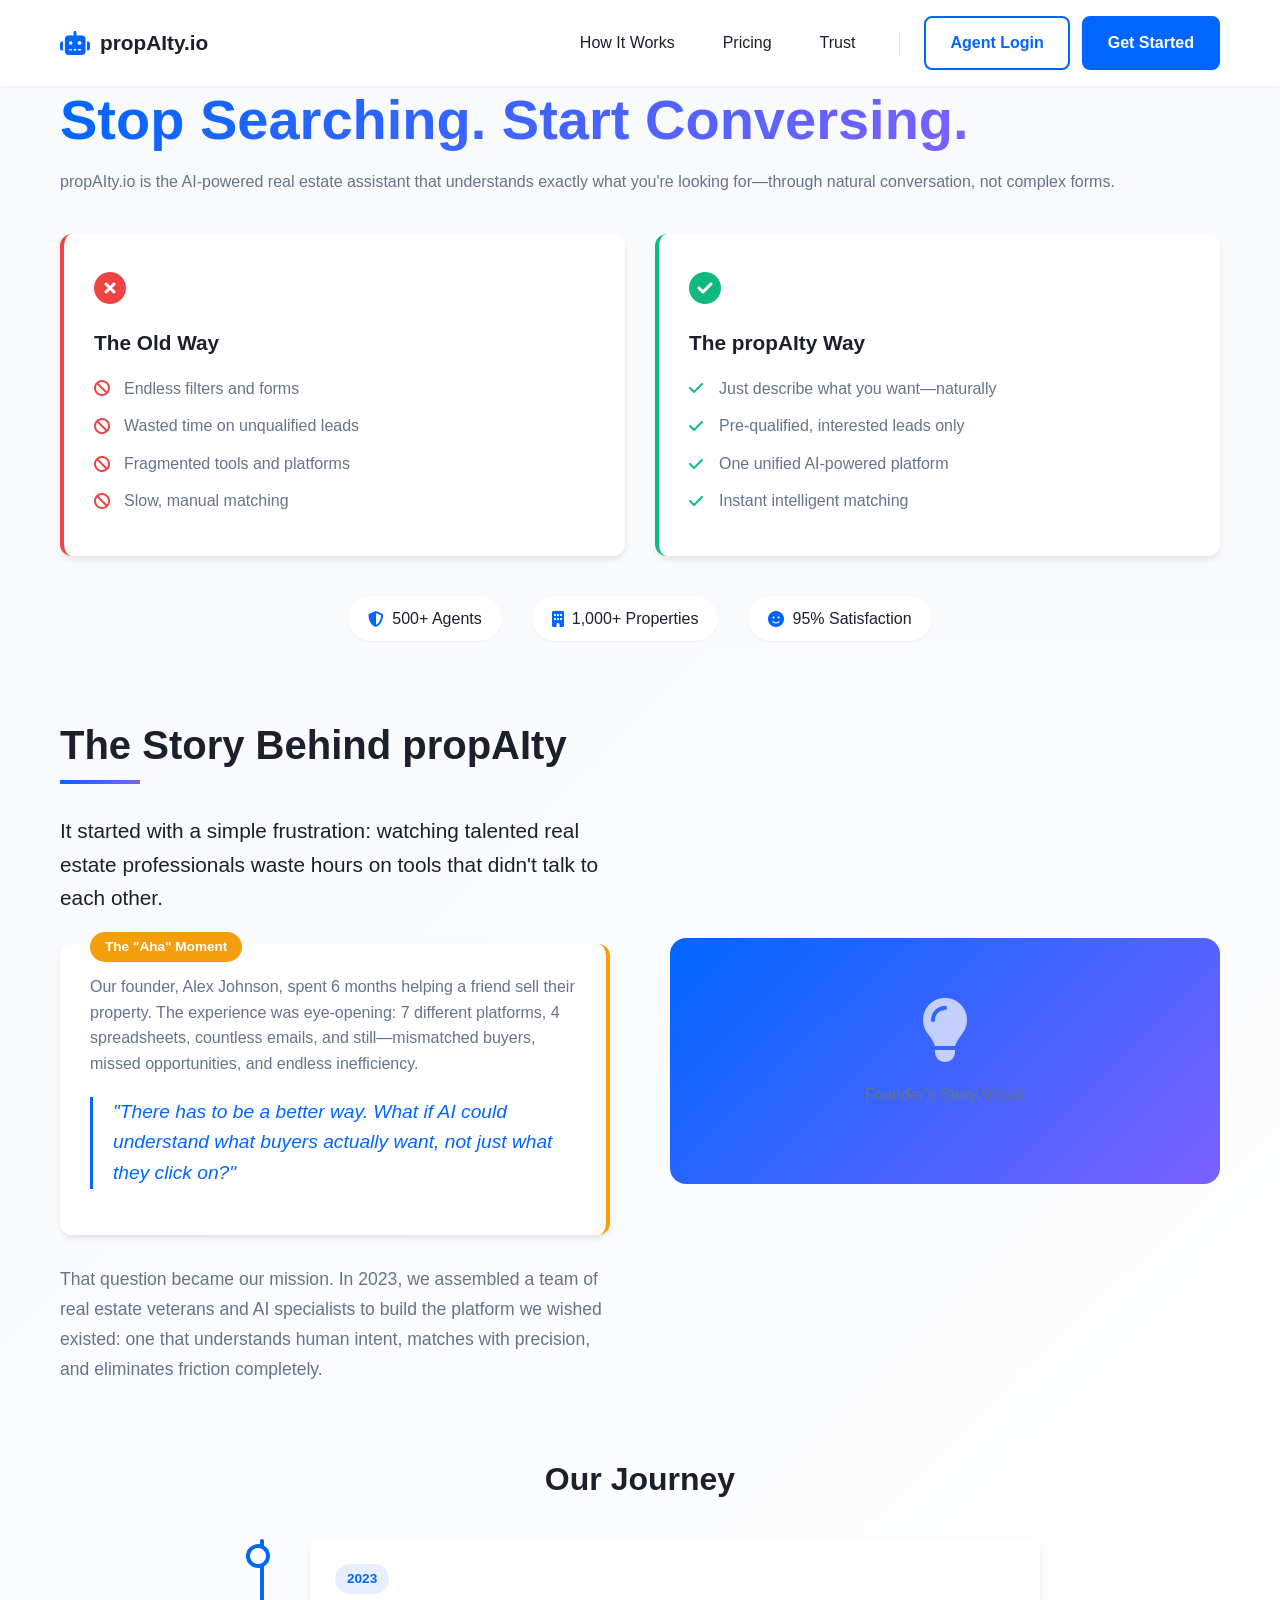
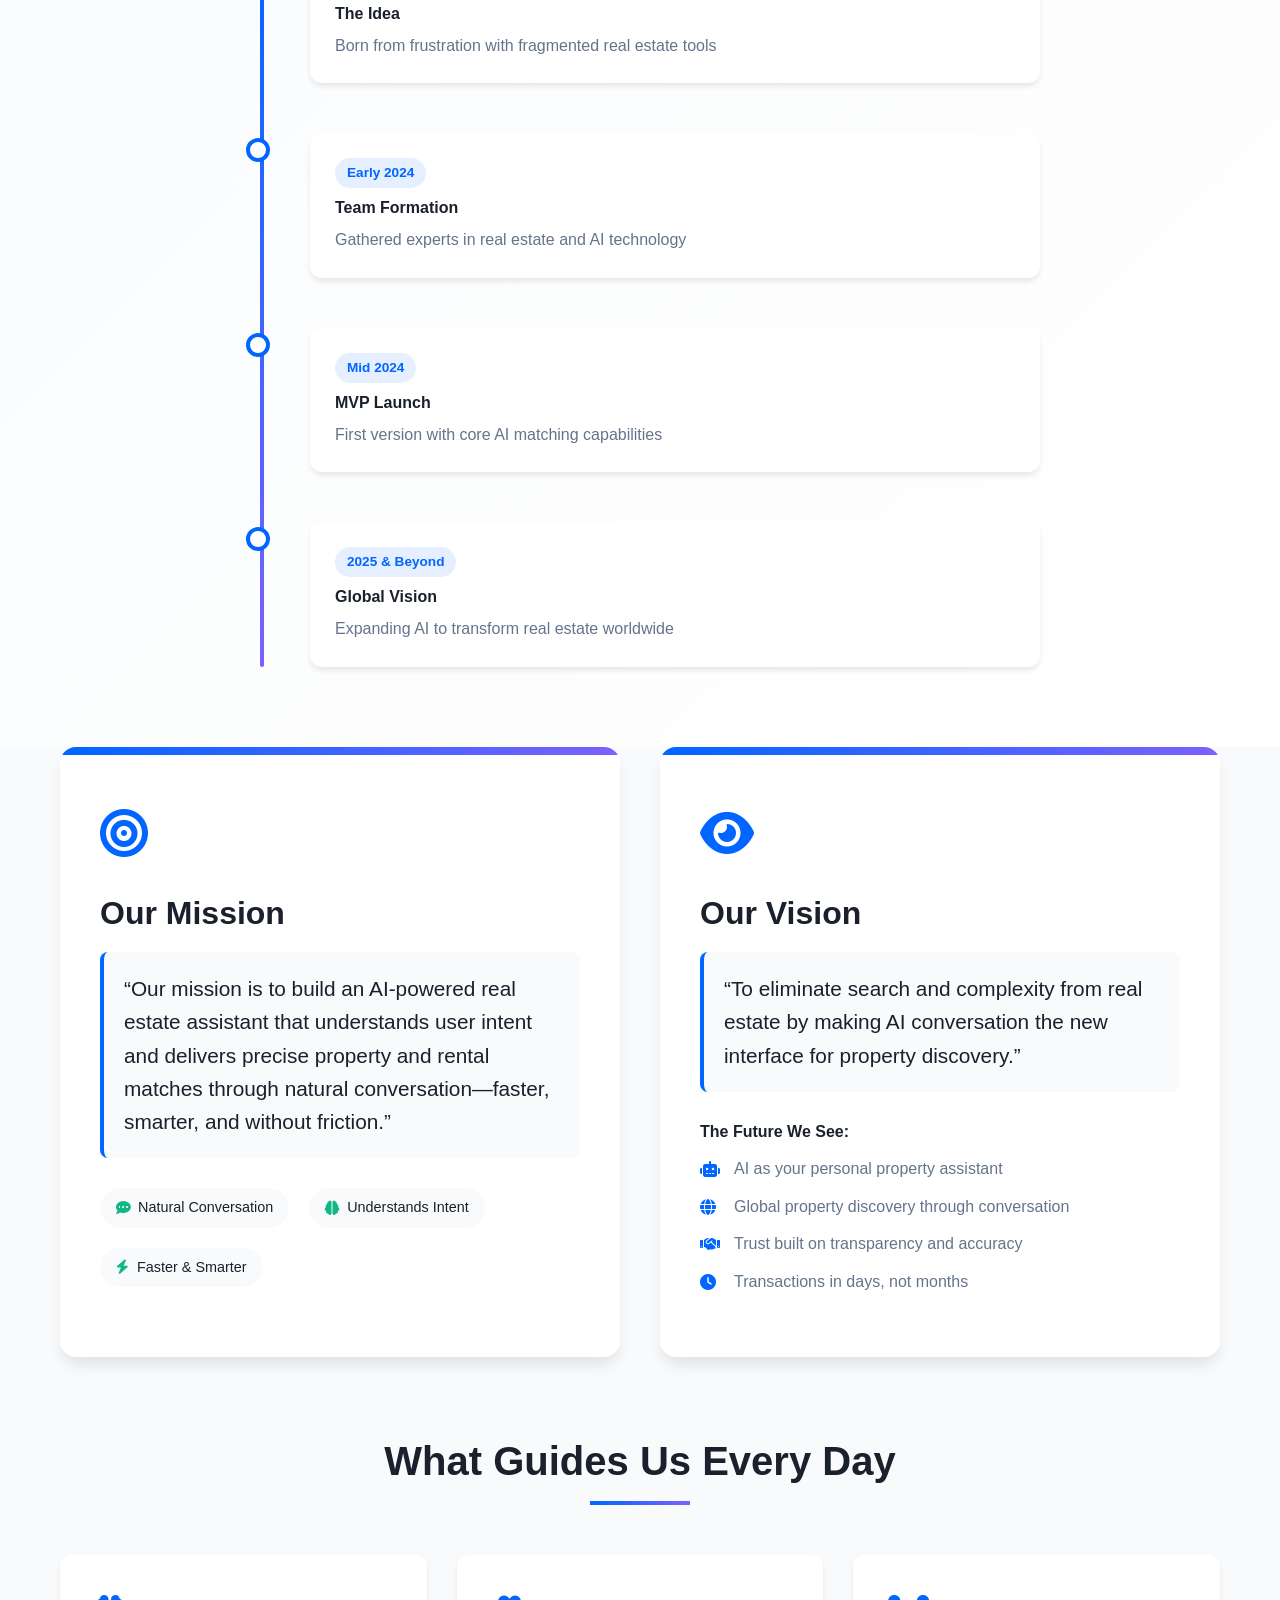
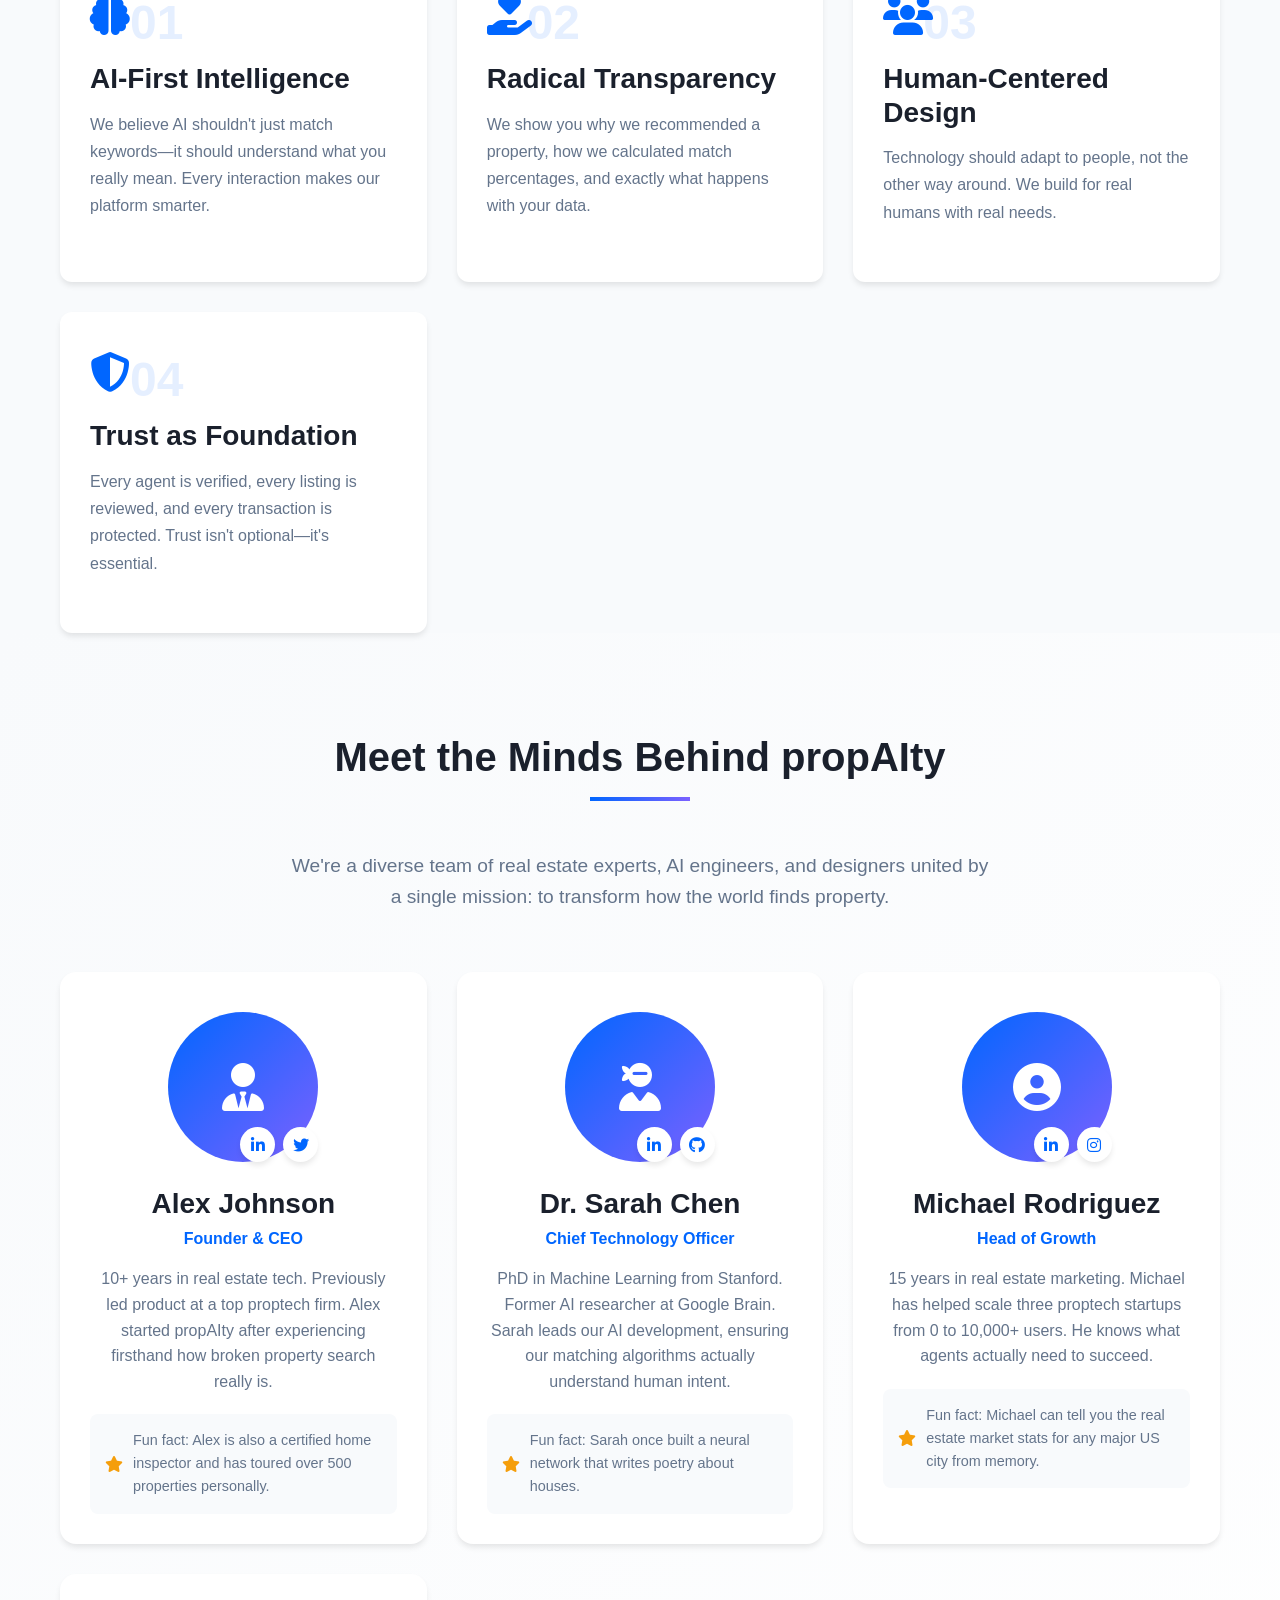
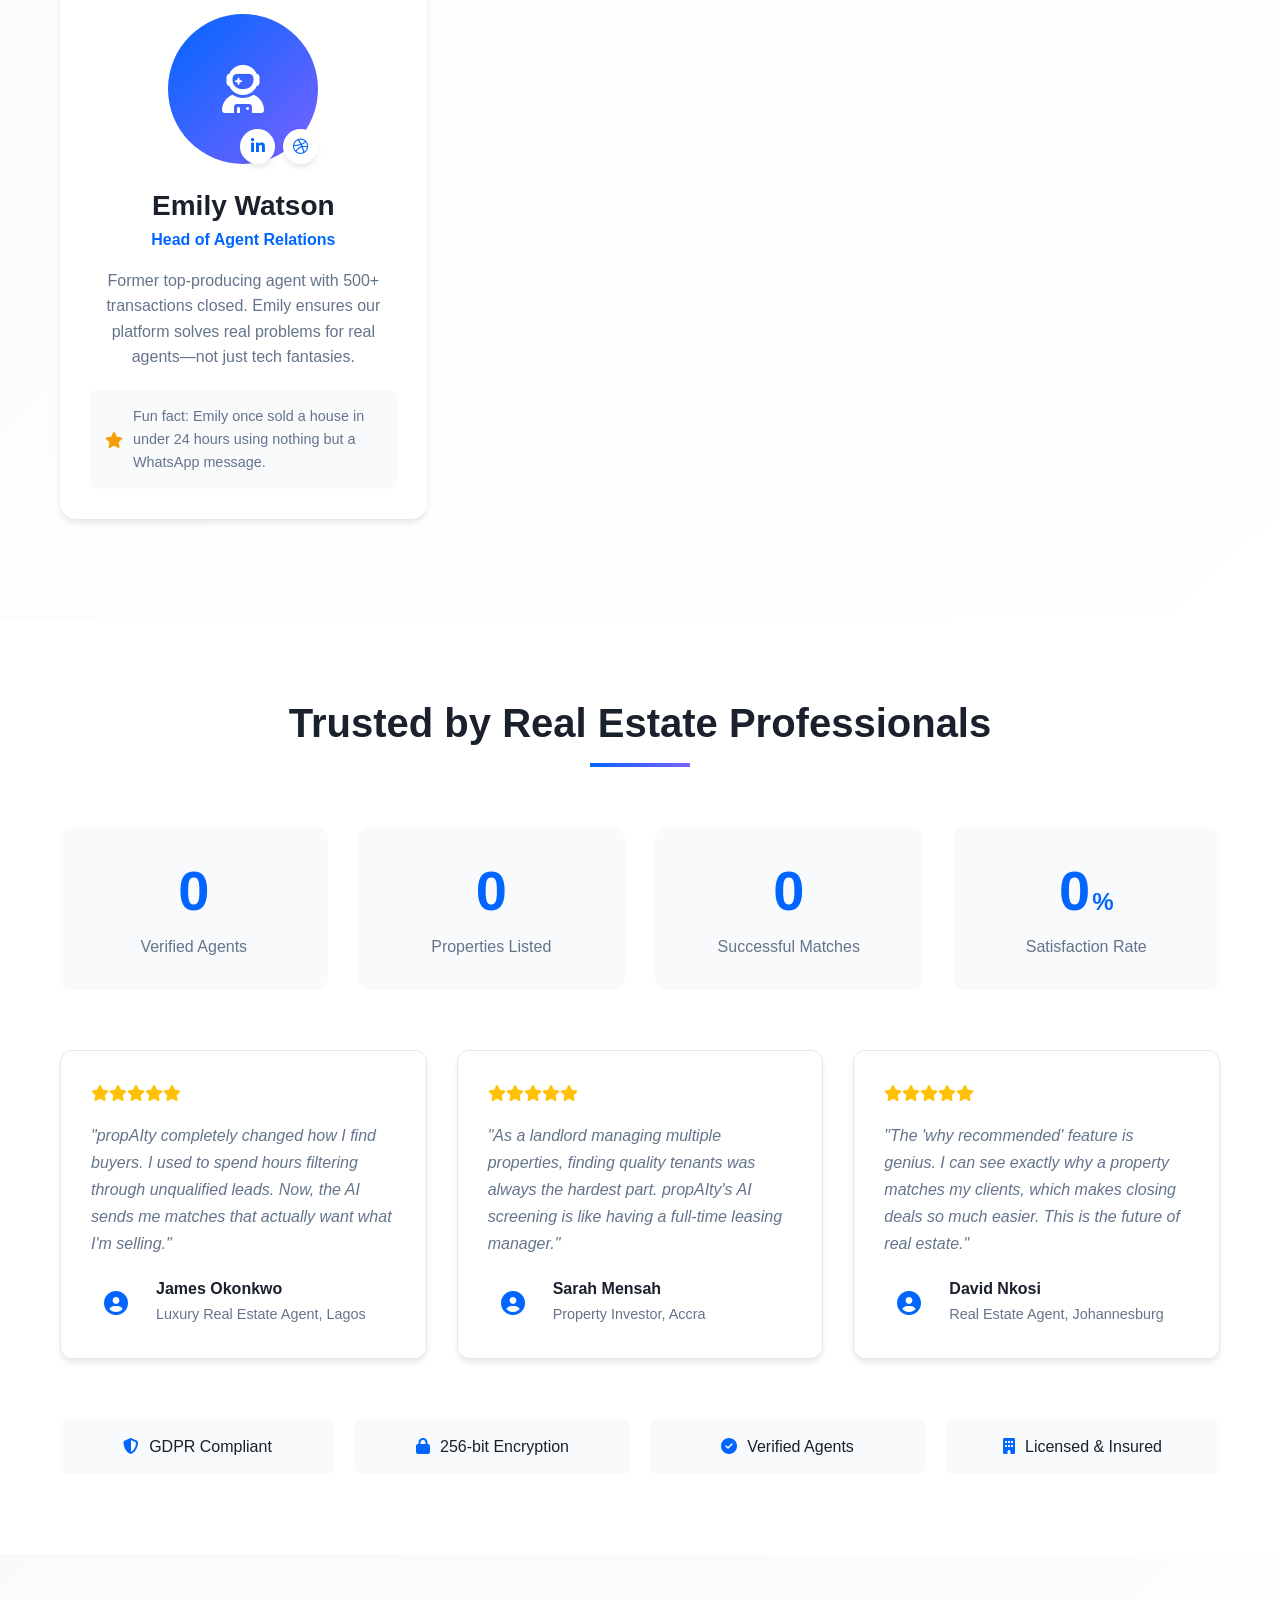
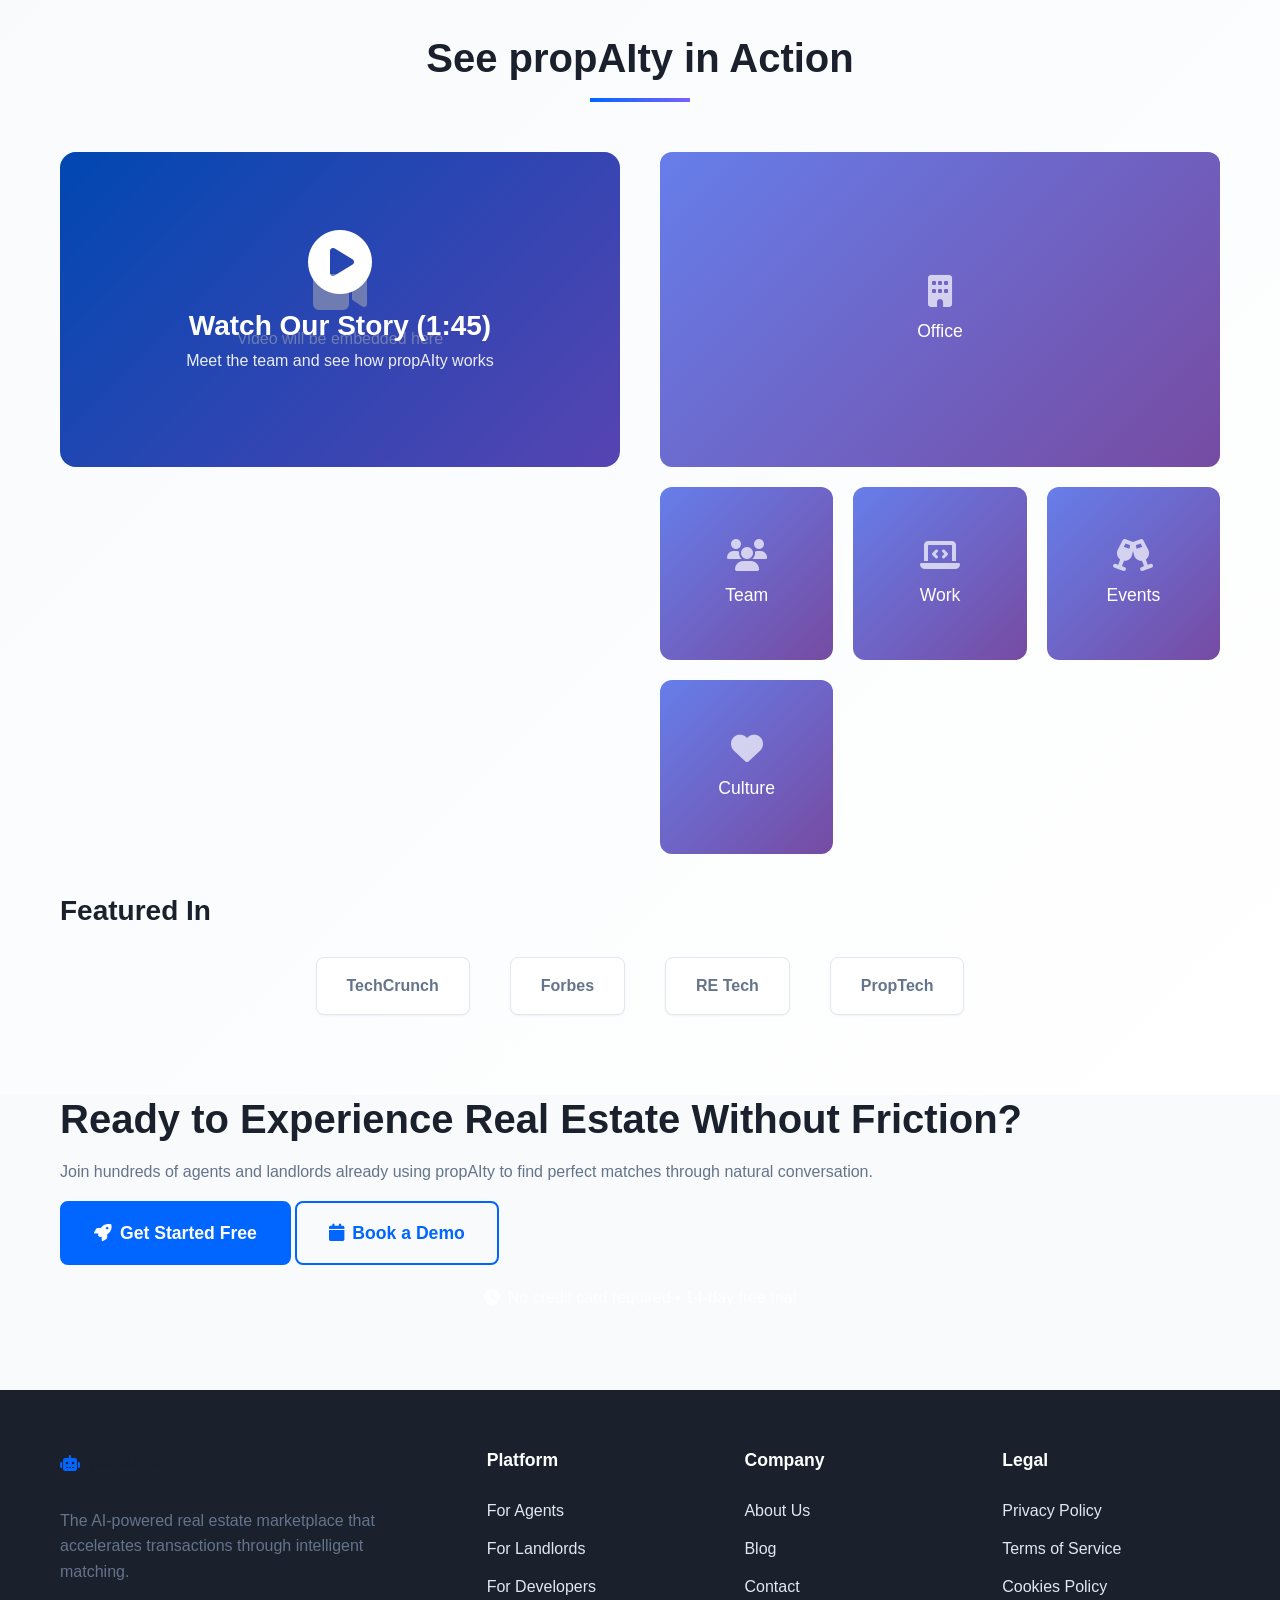
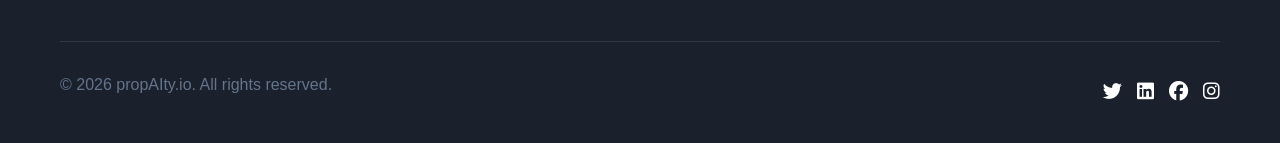
==== commit 87b26621: "Revise About Us page content and layout Updated the About Us page with new content, including a revi" ====
--- a/about.html
+++ b/about.html
@@ -8,156 +8,493 @@
     <link rel="stylesheet" href="css/layout.css">
     <link rel="stylesheet" href="css/components.css">
     <link rel="stylesheet" href="https://cdnjs.cloudflare.com/ajax/libs/font-awesome/6.4.0/css/all.min.css">
+    <link rel="preconnect" href="https://fonts.googleapis.com">
+    <link rel="preconnect" href="https://fonts.gstatic.com" crossorigin>
     <link rel="icon" href="assets/logos/favicon.svg" type="image/svg+xml">
 </head>
 <body>
     <div id="navbar-container"></div>
     
     <main class="about-page">
-        <!-- Hero Section -->
+        <!-- 1. The Headline & Value Proposition -->
         <section class="about-hero">
             <div class="container">
                 <div class="about-hero-content">
-                    <h1>Transforming Real Estate with Artificial Intelligence</h1>
-                    <p class="hero-subtitle">We're building the future of property transactions, one intelligent match at a time.</p>
-                    <div class="hero-stats">
-                        <div class="stat">
-                            <span class="stat-number" data-count="100">0</span>
-                            <span class="stat-label">Agents Joined</span>
-                        </div>
-                        <div class="stat">
-                            <span class="stat-number" data-count="500">0</span>
-                            <span class="stat-label">Properties Listed</span>
-                        </div>
-                        <div class="stat">
-                            <span class="stat-number" data-count="1000">0</span>
-                            <span class="stat-label">Matches Made</span>
-                        </div>
-                        <div class="stat">
-                            <span class="stat-number" data-count="99">0</span>
-                            <span class="stat-label">% Satisfaction</span>
-                        </div>
+                    <h1 class="gradient-text">Stop Searching. Start Conversing.</h1>
+                    <p class="hero-subtitle">propAIty.io is the AI-powered real estate assistant that understands exactly what you're looking for—through natural conversation, not complex forms.</p>
+                    
+                    <div class="problem-solution">
+                        <div class="problem-box">
+                            <div class="box-icon">
+                                <i class="fas fa-times-circle"></i>
+                            </div>
+                            <h3>The Old Way</h3>
+                            <ul class="problem-list">
+                                <li><i class="fas fa-ban"></i> Endless filters and forms</li>
+                                <li><i class="fas fa-ban"></i> Wasted time on unqualified leads</li>
+                                <li><i class="fas fa-ban"></i> Fragmented tools and platforms</li>
+                                <li><i class="fas fa-ban"></i> Slow, manual matching</li>
+                            </ul>
+                        </div>
+                        <div class="solution-box">
+                            <div class="box-icon">
+                                <i class="fas fa-check-circle"></i>
+                            </div>
+                            <h3>The propAIty Way</h3>
+                            <ul class="solution-list">
+                                <li><i class="fas fa-check"></i> Just describe what you want—naturally</li>
+                                <li><i class="fas fa-check"></i> Pre-qualified, interested leads only</li>
+                                <li><i class="fas fa-check"></i> One unified AI-powered platform</li>
+                                <li><i class="fas fa-check"></i> Instant intelligent matching</li>
+                            </ul>
+                        </div>
+                    </div>
+                    
+                    <div class="trust-badge">
+                        <span class="badge-item"><i class="fas fa-shield-alt"></i> 500+ Agents</span>
+                        <span class="badge-item"><i class="fas fa-building"></i> 1,000+ Properties</span>
+                        <span class="badge-item"><i class="fas fa-smile"></i> 95% Satisfaction</span>
                     </div>
                 </div>
             </div>
         </section>
 
-        <!-- Mission Section -->
-        <section class="mission-section">
-            <div class="container">
-                <div class="mission-content">
-                    <div class="mission-text">
+        <!-- 2. Your Brand Story -->
+        <section class="story-section">
+            <div class="container">
+                <div class="story-content">
+                    <div class="story-text">
+                        <h2 class="section-title-left">The Story Behind propAIty</h2>
+                        <div class="story-block">
+                            <p class="story-lead">It started with a simple frustration: watching talented real estate professionals waste hours on tools that didn't talk to each other.</p>
+                            
+                            <div class="aha-moment">
+                                <span class="moment-badge">The "Aha" Moment</span>
+                                <p>Our founder, Alex Johnson, spent 6 months helping a friend sell their property. The experience was eye-opening: 7 different platforms, 4 spreadsheets, countless emails, and still—mismatched buyers, missed opportunities, and endless inefficiency.</p>
+                                <p class="moment-quote">"There has to be a better way. What if AI could understand what buyers actually want, not just what they click on?"</p>
+                            </div>
+                            
+                            <p class="story-conclusion">That question became our mission. In 2023, we assembled a team of real estate veterans and AI specialists to build the platform we wished existed: one that understands human intent, matches with precision, and eliminates friction completely.</p>
+                        </div>
+                    </div>
+                    <div class="story-image">
+                        <!-- You'll replace this with actual founder/team photo -->
+                        <div class="image-placeholder founder-placeholder">
+                            <i class="fas fa-lightbulb"></i>
+                            <p>Founder's Story Visual</p>
+                        </div>
+                    </div>
+                </div>
+                
+                <!-- Visual Timeline -->
+                <div class="timeline-container">
+                    <h3 class="timeline-title">Our Journey</h3>
+                    <div class="timeline">
+                        <div class="timeline-item">
+                            <div class="timeline-dot"></div>
+                            <div class="timeline-content">
+                                <span class="timeline-year">2023</span>
+                                <h4>The Idea</h4>
+                                <p>Born from frustration with fragmented real estate tools</p>
+                            </div>
+                        </div>
+                        <div class="timeline-item">
+                            <div class="timeline-dot"></div>
+                            <div class="timeline-content">
+                                <span class="timeline-year">Early 2024</span>
+                                <h4>Team Formation</h4>
+                                <p>Gathered experts in real estate and AI technology</p>
+                            </div>
+                        </div>
+                        <div class="timeline-item">
+                            <div class="timeline-dot"></div>
+                            <div class="timeline-content">
+                                <span class="timeline-year">Mid 2024</span>
+                                <h4>MVP Launch</h4>
+                                <p>First version with core AI matching capabilities</p>
+                            </div>
+                        </div>
+                        <div class="timeline-item">
+                            <div class="timeline-dot"></div>
+                            <div class="timeline-content">
+                                <span class="timeline-year">2025 & Beyond</span>
+                                <h4>Global Vision</h4>
+                                <p>Expanding AI to transform real estate worldwide</p>
+                            </div>
+                        </div>
+                    </div>
+                </div>
+            </div>
+        </section>
+
+        <!-- 3. Mission, Vision, and Values -->
+        <section class="mission-vision-section">
+            <div class="container">
+                <div class="mission-vision-grid">
+                    <div class="mission-card">
+                        <div class="card-icon">
+                            <i class="fas fa-bullseye"></i>
+                        </div>
                         <h2>Our Mission</h2>
-                        <p>To eliminate the friction in real estate transactions by leveraging artificial intelligence to create perfect matches between buyers, sellers, landlords, and tenants.</p>
-                        <p>We believe that finding or selling a property should be as simple as having a conversation with a trusted friend who knows exactly what you need.</p>
-                        <a href="signup.html" class="btn btn-primary">
-                            <i class="fas fa-rocket"></i> Join Our Mission
-                        </a>
-                    </div>
-                    <div class="mission-image">
-                        <div class="image-placeholder">
-                            <i class="fas fa-bullseye"></i>
-                            <p>Mission Visualization</p>
+                        <p class="mission-statement">“Our mission is to build an AI-powered real estate assistant that understands user intent and delivers precise property and rental matches through natural conversation—faster, smarter, and without friction.”</p>
+                        <div class="mission-breakdown">
+                            <div class="breakdown-item">
+                                <i class="fas fa-comment-dots"></i>
+                                <span>Natural Conversation</span>
+                            </div>
+                            <div class="breakdown-item">
+                                <i class="fas fa-brain"></i>
+                                <span>Understands Intent</span>
+                            </div>
+                            <div class="breakdown-item">
+                                <i class="fas fa-bolt"></i>
+                                <span>Faster & Smarter</span>
+                            </div>
+                        </div>
+                    </div>
+                    
+                    <div class="vision-card">
+                        <div class="card-icon">
+                            <i class="fas fa-eye"></i>
+                        </div>
+                        <h2>Our Vision</h2>
+                        <p class="vision-statement">“To eliminate search and complexity from real estate by making AI conversation the new interface for property discovery.”</p>
+                        <div class="vision-future">
+                            <h4>The Future We See:</h4>
+                            <ul>
+                                <li><i class="fas fa-robot"></i> AI as your personal property assistant</li>
+                                <li><i class="fas fa-globe"></i> Global property discovery through conversation</li>
+                                <li><i class="fas fa-handshake"></i> Trust built on transparency and accuracy</li>
+                                <li><i class="fas fa-clock"></i> Transactions in days, not months</li>
+                            </ul>
+                        </div>
+                    </div>
+                </div>
+                
+                <!-- Core Values -->
+                <div class="values-deep">
+                    <h2 class="section-title-center">What Guides Us Every Day</h2>
+                    <div class="values-grid-deep">
+                        <div class="value-item">
+                            <div class="value-icon-wrapper">
+                                <i class="fas fa-brain"></i>
+                                <span class="value-number">01</span>
+                            </div>
+                            <h3>AI-First Intelligence</h3>
+                            <p>We believe AI shouldn't just match keywords—it should understand what you really mean. Every interaction makes our platform smarter.</p>
+                        </div>
+                        
+                        <div class="value-item">
+                            <div class="value-icon-wrapper">
+                                <i class="fas fa-hand-holding-heart"></i>
+                                <span class="value-number">02</span>
+                            </div>
+                            <h3>Radical Transparency</h3>
+                            <p>We show you why we recommended a property, how we calculated match percentages, and exactly what happens with your data.</p>
+                        </div>
+                        
+                        <div class="value-item">
+                            <div class="value-icon-wrapper">
+                                <i class="fas fa-users"></i>
+                                <span class="value-number">03</span>
+                            </div>
+                            <h3>Human-Centered Design</h3>
+                            <p>Technology should adapt to people, not the other way around. We build for real humans with real needs.</p>
+                        </div>
+                        
+                        <div class="value-item">
+                            <div class="value-icon-wrapper">
+                                <i class="fas fa-shield-alt"></i>
+                                <span class="value-number">04</span>
+                            </div>
+                            <h3>Trust as Foundation</h3>
+                            <p>Every agent is verified, every listing is reviewed, and every transaction is protected. Trust isn't optional—it's essential.</p>
                         </div>
                     </div>
                 </div>
             </div>
         </section>
 
-        <!-- Values Section -->
-        <section class="values-section">
-            <div class="container">
-                <h2>Our Core Values</h2>
-                <div class="values-grid">
-                    <div class="value-card">
-                        <div class="value-icon">
-                            <i class="fas fa-brain"></i>
-                        </div>
-                        <h3>AI-Powered Intelligence</h3>
-                        <p>We leverage cutting-edge artificial intelligence to make smarter matches and predictions.</p>
-                    </div>
-                    <div class="value-card">
-                        <div class="value-icon">
-                            <i class="fas fa-shield-alt"></i>
-                        </div>
-                        <h3>Trust & Transparency</h3>
-                        <p>Every match comes with clear explanations and verified information.</p>
-                    </div>
-                    <div class="value-card">
-                        <div class="value-icon">
-                            <i class="fas fa-bolt"></i>
-                        </div>
-                        <h3>Speed & Efficiency</h3>
-                        <p>We accelerate transactions that traditionally take weeks or months.</p>
-                    </div>
-                    <div class="value-card">
-                        <div class="value-icon">
-                            <i class="fas fa-users"></i>
-                        </div>
-                        <h3>Community Focus</h3>
-                        <p>Building a network of verified agents, landlords, and satisfied clients.</p>
+        <!-- 4. The People Behind the Scenes -->
+        <section class="team-deep-section">
+            <div class="container">
+                <h2 class="section-title-center">Meet the Minds Behind propAIty</h2>
+                <p class="team-subtitle">We're a diverse team of real estate experts, AI engineers, and designers united by a single mission: to transform how the world finds property.</p>
+                
+                <div class="team-grid-deep">
+                    <!-- Founder 1 -->
+                    <div class="team-member-card">
+                        <div class="member-photo">
+                            <!-- Replace with actual photo -->
+                            <div class="photo-placeholder">
+                                <i class="fas fa-user-tie"></i>
+                            </div>
+                            <div class="member-social">
+                                <a href="#"><i class="fab fa-linkedin-in"></i></a>
+                                <a href="#"><i class="fab fa-twitter"></i></a>
+                            </div>
+                        </div>
+                        <h3>Alex Johnson</h3>
+                        <p class="member-title">Founder & CEO</p>
+                        <p class="member-bio">10+ years in real estate tech. Previously led product at a top proptech firm. Alex started propAIty after experiencing firsthand how broken property search really is.</p>
+                        <div class="fun-fact">
+                            <i class="fas fa-star"></i>
+                            <span>Fun fact: Alex is also a certified home inspector and has toured over 500 properties personally.</span>
+                        </div>
+                    </div>
+                    
+                    <!-- Founder 2 -->
+                    <div class="team-member-card">
+                        <div class="member-photo">
+                            <!-- Replace with actual photo -->
+                            <div class="photo-placeholder">
+                                <i class="fas fa-user-ninja"></i>
+                            </div>
+                            <div class="member-social">
+                                <a href="#"><i class="fab fa-linkedin-in"></i></a>
+                                <a href="#"><i class="fab fa-github"></i></a>
+                            </div>
+                        </div>
+                        <h3>Dr. Sarah Chen</h3>
+                        <p class="member-title">Chief Technology Officer</p>
+                        <p class="member-bio">PhD in Machine Learning from Stanford. Former AI researcher at Google Brain. Sarah leads our AI development, ensuring our matching algorithms actually understand human intent.</p>
+                        <div class="fun-fact">
+                            <i class="fas fa-star"></i>
+                            <span>Fun fact: Sarah once built a neural network that writes poetry about houses.</span>
+                        </div>
+                    </div>
+                    
+                    <!-- Team Member 3 -->
+                    <div class="team-member-card">
+                        <div class="member-photo">
+                            <!-- Replace with actual photo -->
+                            <div class="photo-placeholder">
+                                <i class="fas fa-user-circle"></i>
+                            </div>
+                            <div class="member-social">
+                                <a href="#"><i class="fab fa-linkedin-in"></i></a>
+                                <a href="#"><i class="fab fa-instagram"></i></a>
+                            </div>
+                        </div>
+                        <h3>Michael Rodriguez</h3>
+                        <p class="member-title">Head of Growth</p>
+                        <p class="member-bio">15 years in real estate marketing. Michael has helped scale three proptech startups from 0 to 10,000+ users. He knows what agents actually need to succeed.</p>
+                        <div class="fun-fact">
+                            <i class="fas fa-star"></i>
+                            <span>Fun fact: Michael can tell you the real estate market stats for any major US city from memory.</span>
+                        </div>
+                    </div>
+                    
+                    <!-- Team Member 4 -->
+                    <div class="team-member-card">
+                        <div class="member-photo">
+                            <!-- Replace with actual photo -->
+                            <div class="photo-placeholder">
+                                <i class="fas fa-user-astronaut"></i>
+                            </div>
+                            <div class="member-social">
+                                <a href="#"><i class="fab fa-linkedin-in"></i></a>
+                                <a href="#"><i class="fab fa-dribbble"></i></a>
+                            </div>
+                        </div>
+                        <h3>Emily Watson</h3>
+                        <p class="member-title">Head of Agent Relations</p>
+                        <p class="member-bio">Former top-producing agent with 500+ transactions closed. Emily ensures our platform solves real problems for real agents—not just tech fantasies.</p>
+                        <div class="fun-fact">
+                            <i class="fas fa-star"></i>
+                            <span>Fun fact: Emily once sold a house in under 24 hours using nothing but a WhatsApp message.</span>
+                        </div>
                     </div>
                 </div>
             </div>
         </section>
 
-        <!-- Team Section -->
-        <section class="team-section">
-            <div class="container">
-                <h2>Meet Our Leadership</h2>
-                <p class="section-subtitle">The minds behind the AI revolution in real estate.</p>
-                
-                <div class="team-grid">
-                    <div class="team-member">
-                        <div class="member-avatar">
-                            <i class="fas fa-user-tie"></i>
-                        </div>
-                        <h3>Alex Johnson</h3>
-                        <p class="member-role">CEO & Founder</p>
-                        <p class="member-bio">Former real estate tech executive with 10+ years in AI applications.</p>
-                    </div>
-                    <div class="team-member">
-                        <div class="member-avatar">
-                            <i class="fas fa-code"></i>
-                        </div>
-                        <h3>Sarah Chen</h3>
-                        <p class="member-role">CTO</p>
-                        <p class="member-bio">Machine learning specialist from Stanford, previously at Google AI.</p>
-                    </div>
-                    <div class="team-member">
-                        <div class="member-avatar">
-                            <i class="fas fa-chart-line"></i>
-                        </div>
-                        <h3>Michael Rodriguez</h3>
-                        <p class="member-role">Head of Growth</p>
-                        <p class="member-bio">Real estate marketing expert with a track record of scaling platforms.</p>
-                    </div>
-                    <div class="team-member">
-                        <div class="member-avatar">
-                            <i class="fas fa-home"></i>
-                        </div>
-                        <h3>Emily Watson</h3>
-                        <p class="member-role">Head of Agent Relations</p>
-                        <p class="member-bio">Former top-performing real estate agent with 15 years experience.</p>
+        <!-- 5. Social Proof & Credibility -->
+        <section class="social-proof-section">
+            <div class="container">
+                <h2 class="section-title-center">Trusted by Real Estate Professionals</h2>
+                
+                <!-- Stats Counter -->
+                <div class="stats-counter-grid">
+                    <div class="stat-counter-item">
+                        <div class="counter-number" data-count="500">0</div>
+                        <div class="counter-label">Verified Agents</div>
+                    </div>
+                    <div class="stat-counter-item">
+                        <div class="counter-number" data-count="1200">0</div>
+                        <div class="counter-label">Properties Listed</div>
+                    </div>
+                    <div class="stat-counter-item">
+                        <div class="counter-number" data-count="3000">0</div>
+                        <div class="counter-label">Successful Matches</div>
+                    </div>
+                    <div class="stat-counter-item">
+                        <div class="counter-number" data-count="95">0<small>%</small></div>
+                        <div class="counter-label">Satisfaction Rate</div>
+                    </div>
+                </div>
+                
+                <!-- Testimonials -->
+                <div class="testimonials-grid">
+                    <div class="testimonial-card">
+                        <div class="testimonial-rating">
+                            <i class="fas fa-star"></i><i class="fas fa-star"></i><i class="fas fa-star"></i><i class="fas fa-star"></i><i class="fas fa-star"></i>
+                        </div>
+                        <p class="testimonial-text">"propAIty completely changed how I find buyers. I used to spend hours filtering through unqualified leads. Now, the AI sends me matches that actually want what I'm selling."</p>
+                        <div class="testimonial-author">
+                            <div class="author-avatar">
+                                <i class="fas fa-user-circle"></i>
+                            </div>
+                            <div class="author-info">
+                                <h4>James Okonkwo</h4>
+                                <p>Luxury Real Estate Agent, Lagos</p>
+                            </div>
+                        </div>
+                    </div>
+                    
+                    <div class="testimonial-card">
+                        <div class="testimonial-rating">
+                            <i class="fas fa-star"></i><i class="fas fa-star"></i><i class="fas fa-star"></i><i class="fas fa-star"></i><i class="fas fa-star"></i>
+                        </div>
+                        <p class="testimonial-text">"As a landlord managing multiple properties, finding quality tenants was always the hardest part. propAIty's AI screening is like having a full-time leasing manager."</p>
+                        <div class="testimonial-author">
+                            <div class="author-avatar">
+                                <i class="fas fa-user-circle"></i>
+                            </div>
+                            <div class="author-info">
+                                <h4>Sarah Mensah</h4>
+                                <p>Property Investor, Accra</p>
+                            </div>
+                        </div>
+                    </div>
+                    
+                    <div class="testimonial-card">
+                        <div class="testimonial-rating">
+                            <i class="fas fa-star"></i><i class="fas fa-star"></i><i class="fas fa-star"></i><i class="fas fa-star"></i><i class="fas fa-star"></i>
+                        </div>
+                        <p class="testimonial-text">"The 'why recommended' feature is genius. I can see exactly why a property matches my clients, which makes closing deals so much easier. This is the future of real estate."</p>
+                        <div class="testimonial-author">
+                            <div class="author-avatar">
+                                <i class="fas fa-user-circle"></i>
+                            </div>
+                            <div class="author-info">
+                                <h4>David Nkosi</h4>
+                                <p>Real Estate Agent, Johannesburg</p>
+                            </div>
+                        </div>
+                    </div>
+                </div>
+                
+                <!-- Trust Badges -->
+                <div class="trust-badges-grid">
+                    <div class="trust-badge-item">
+                        <i class="fas fa-shield-alt"></i>
+                        <span>GDPR Compliant</span>
+                    </div>
+                    <div class="trust-badge-item">
+                        <i class="fas fa-lock"></i>
+                        <span>256-bit Encryption</span>
+                    </div>
+                    <div class="trust-badge-item">
+                        <i class="fas fa-check-circle"></i>
+                        <span>Verified Agents</span>
+                    </div>
+                    <div class="trust-badge-item">
+                        <i class="fas fa-building"></i>
+                        <span>Licensed & Insured</span>
                     </div>
                 </div>
             </div>
         </section>
 
-        <!-- CTA Section -->
+        <!-- 6. Visuals and Multimedia (Placeholders for your media) -->
+        <section class="media-section">
+            <div class="container">
+                <h2 class="section-title-center">See propAIty in Action</h2>
+                
+                <div class="media-grid">
+                    <!-- Video Placeholder -->
+                    <div class="video-placeholder">
+                        <div class="video-overlay">
+                            <i class="fas fa-play-circle"></i>
+                            <h3>Watch Our Story (1:45)</h3>
+                            <p>Meet the team and see how propAIty works</p>
+                        </div>
+                        <!-- You'll replace this with actual video embed -->
+                        <div class="placeholder-content">
+                            <i class="fas fa-video"></i>
+                            <span>Video will be embedded here</span>
+                        </div>
+                    </div>
+                    
+                    <!-- Office/Culture Photos Grid -->
+                    <div class="photo-grid">
+                        <div class="photo-grid-item large">
+                            <!-- Replace with actual office photo -->
+                            <div class="photo-placeholder-grid">
+                                <i class="fas fa-building"></i>
+                                <span>Office</span>
+                            </div>
+                        </div>
+                        <div class="photo-grid-item">
+                            <!-- Replace with actual team photo -->
+                            <div class="photo-placeholder-grid">
+                                <i class="fas fa-users"></i>
+                                <span>Team</span>
+                            </div>
+                        </div>
+                        <div class="photo-grid-item">
+                            <!-- Replace with actual work photo -->
+                            <div class="photo-placeholder-grid">
+                                <i class="fas fa-laptop-code"></i>
+                                <span>Work</span>
+                            </div>
+                        </div>
+                        <div class="photo-grid-item">
+                            <!-- Replace with actual event photo -->
+                            <div class="photo-placeholder-grid">
+                                <i class="fas fa-champagne-glasses"></i>
+                                <span>Events</span>
+                            </div>
+                        </div>
+                        <div class="photo-grid-item">
+                            <!-- Replace with actual culture photo -->
+                            <div class="photo-placeholder-grid">
+                                <i class="fas fa-heart"></i>
+                                <span>Culture</span>
+                            </div>
+                        </div>
+                    </div>
+                </div>
+                
+                <!-- Podcast/Interview Links -->
+                <div class="media-links">
+                    <h3>Featured In</h3>
+                    <div class="featured-logos">
+                        <div class="featured-logo-placeholder">TechCrunch</div>
+                        <div class="featured-logo-placeholder">Forbes</div>
+                        <div class="featured-logo-placeholder">RE Tech</div>
+                        <div class="featured-logo-placeholder">PropTech</div>
+                    </div>
+                </div>
+            </div>
+        </section>
+
+        <!-- Final CTA -->
         <section class="about-cta">
             <div class="container">
                 <div class="cta-content">
-                    <h2>Ready to Join the Future of Real Estate?</h2>
-                    <p>Whether you're an agent, landlord, or looking for your dream property, we're building the platform for you.</p>
+                    <h2>Ready to Experience Real Estate Without Friction?</h2>
+                    <p>Join hundreds of agents and landlords already using propAIty to find perfect matches through natural conversation.</p>
                     <div class="cta-buttons">
                         <a href="signup.html" class="btn btn-primary btn-lg">
-                            <i class="fas fa-user-plus"></i> Sign Up Free
+                            <i class="fas fa-rocket"></i> Get Started Free
                         </a>
                         <a href="contact.html" class="btn btn-outline btn-lg">
-                            <i class="fas fa-envelope"></i> Contact Us
+                            <i class="fas fa-calendar"></i> Book a Demo
                         </a>
                     </div>
+                    <p class="cta-note"><i class="fas fa-clock"></i> No credit card required • 14-day free trial</p>
                 </div>
             </div>
         </section>
@@ -170,4 +507,4 @@
     <script src="js/components/footer.js"></script>
     <script src="js/about.js"></script>
 </body>
-</html>+</html>
--- a/css/components.css
+++ b/css/components.css
@@ -3343,180 +3343,580 @@
         gap: 10px;
     }
 }
-/* About Page Styles */
-.about-page {
-    min-height: 100vh;
-}
-
-.about-hero {
-    padding: 100px 0 80px;
+
+/* About Page Enhanced Styles */
+.gradient-text {
     background: linear-gradient(135deg, var(--primary-color), var(--accent-color));
-    color: white;
+    -webkit-background-clip: text;
+    -webkit-text-fill-color: transparent;
+    background-clip: text;
+    display: inline-block;
+}
+
+/* Problem/Solution Boxes */
+.problem-solution {
+    display: grid;
+    grid-template-columns: 1fr 1fr;
+    gap: 30px;
+    margin: 40px 0;
+}
+
+.problem-box, .solution-box {
+    background: white;
+    border-radius: var(--border-radius-lg);
+    padding: 30px;
+    box-shadow: var(--shadow-md);
+    text-align: left;
+}
+
+.problem-box {
+    border-left: 4px solid var(--danger-color);
+}
+
+.solution-box {
+    border-left: 4px solid var(--success-color);
+}
+
+.box-icon {
+    font-size: 2rem;
+    margin-bottom: 15px;
+}
+
+.problem-box .box-icon i {
+    color: var(--danger-color);
+}
+
+.solution-box .box-icon i {
+    color: var(--success-color);
+}
+
+.problem-box h3, .solution-box h3 {
+    margin-bottom: 20px;
+    font-size: 1.3rem;
+}
+
+.problem-list, .solution-list {
+    list-style: none;
+    padding: 0;
+    margin: 0;
+}
+
+.problem-list li, .solution-list li {
+    margin-bottom: 12px;
+    display: flex;
+    align-items: center;
+    gap: 10px;
+    color: var(--gray-color);
+}
+
+.problem-list i {
+    color: var(--danger-color);
+    width: 20px;
+}
+
+.solution-list i {
+    color: var(--success-color);
+    width: 20px;
+}
+
+.trust-badge {
+    display: flex;
+    justify-content: center;
+    gap: 30px;
+    margin-top: 40px;
+    flex-wrap: wrap;
+}
+
+.badge-item {
+    display: flex;
+    align-items: center;
+    gap: 8px;
+    padding: 10px 20px;
+    background: white;
+    border-radius: 30px;
+    box-shadow: var(--shadow-sm);
+    font-weight: 500;
+}
+
+.badge-item i {
+    color: var(--primary-color);
+}
+
+/* Story Section */
+.story-section {
+    padding: 80px 0;
+    background: linear-gradient(135deg, #f8fafc 0%, #ffffff 100%);
+}
+
+.story-content {
+    display: grid;
+    grid-template-columns: 1fr 1fr;
+    gap: 60px;
+    align-items: center;
+    margin-bottom: 60px;
+}
+
+.section-title-left {
+    font-size: 2.5rem;
+    margin-bottom: 30px;
+    position: relative;
+    padding-bottom: 15px;
+}
+
+.section-title-left::after {
+    content: '';
+    position: absolute;
+    bottom: 0;
+    left: 0;
+    width: 80px;
+    height: 4px;
+    background: linear-gradient(90deg, var(--primary-color), var(--accent-color));
+}
+
+.story-lead {
+    font-size: 1.3rem;
+    color: var(--dark-color);
+    font-weight: 500;
+    margin-bottom: 25px;
+    line-height: 1.6;
+}
+
+.aha-moment {
+    background: white;
+    border-radius: var(--border-radius-lg);
+    padding: 30px;
+    margin: 30px 0;
+    box-shadow: var(--shadow-md);
+    position: relative;
+    border-right: 4px solid var(--warning-color);
+}
+
+.moment-badge {
+    position: absolute;
+    top: -12px;
+    left: 30px;
+    background: var(--warning-color);
+    color: white;
+    padding: 4px 15px;
+    border-radius: 20px;
+    font-size: 0.85rem;
+    font-weight: 600;
+}
+
+.moment-quote {
+    font-size: 1.2rem;
+    font-style: italic;
+    color: var(--primary-color);
+    margin-top: 20px;
+    padding-left: 20px;
+    border-left: 3px solid var(--primary-color);
+}
+
+.story-conclusion {
+    font-size: 1.1rem;
+    color: var(--gray-color);
+    line-height: 1.7;
+}
+
+.founder-placeholder {
+    background: linear-gradient(135deg, var(--primary-color), var(--accent-color));
+    color: white;
+    padding: 60px 40px;
+    border-radius: var(--border-radius-xl);
     text-align: center;
 }
 
-.about-hero h1 {
-    font-size: 3.5rem;
+.founder-placeholder i {
+    font-size: 4rem;
     margin-bottom: 20px;
-    color: white;
-}
-
-.hero-subtitle {
+    opacity: 0.7;
+}
+
+/* Timeline */
+.timeline-container {
+    max-width: 800px;
+    margin: 60px auto 0;
+}
+
+.timeline-title {
+    text-align: center;
+    margin-bottom: 40px;
+    font-size: 2rem;
+}
+
+.timeline {
+    position: relative;
+    padding-left: 50px;
+}
+
+.timeline::before {
+    content: '';
+    position: absolute;
+    left: 20px;
+    top: 0;
+    bottom: 0;
+    width: 4px;
+    background: linear-gradient(180deg, var(--primary-color), var(--accent-color));
+    border-radius: 2px;
+}
+
+.timeline-item {
+    position: relative;
+    margin-bottom: 50px;
+}
+
+.timeline-item:last-child {
+    margin-bottom: 0;
+}
+
+.timeline-dot {
+    position: absolute;
+    left: -44px;
+    top: 5px;
+    width: 24px;
+    height: 24px;
+    border-radius: 50%;
+    background: white;
+    border: 4px solid var(--primary-color);
+    z-index: 2;
+}
+
+.timeline-content {
+    background: white;
+    border-radius: var(--border-radius-lg);
+    padding: 25px;
+    box-shadow: var(--shadow-md);
+    margin-left: 20px;
+}
+
+.timeline-year {
+    display: inline-block;
+    padding: 4px 12px;
+    background: rgba(0, 102, 255, 0.1);
+    color: var(--primary-color);
+    border-radius: 20px;
+    font-size: 0.85rem;
+    font-weight: 600;
+    margin-bottom: 10px;
+}
+
+.timeline-content h4 {
+    margin: 0 0 10px 0;
+    color: var(--dark-color);
+}
+
+.timeline-content p {
+    margin: 0;
+    color: var(--gray-color);
+}
+
+/* Mission & Vision Cards */
+.mission-vision-grid {
+    display: grid;
+    grid-template-columns: 1fr 1fr;
+    gap: 40px;
+    margin-bottom: 80px;
+}
+
+.mission-card, .vision-card {
+    background: white;
+    border-radius: var(--border-radius-xl);
+    padding: 50px 40px;
+    box-shadow: var(--shadow-lg);
+    position: relative;
+    overflow: hidden;
+}
+
+.mission-card::before, .vision-card::before {
+    content: '';
+    position: absolute;
+    top: 0;
+    left: 0;
+    right: 0;
+    height: 8px;
+    background: linear-gradient(90deg, var(--primary-color), var(--accent-color));
+}
+
+.card-icon {
+    font-size: 3rem;
+    color: var(--primary-color);
+    margin-bottom: 20px;
+}
+
+.mission-card h2, .vision-card h2 {
+    font-size: 2rem;
+    margin-bottom: 20px;
+}
+
+.mission-statement, .vision-statement {
     font-size: 1.3rem;
-    color: rgba(255, 255, 255, 0.9);
+    line-height: 1.6;
+    color: var(--dark-color);
+    font-weight: 500;
+    margin-bottom: 30px;
+    padding: 20px;
+    background: var(--light-color);
+    border-radius: var(--border-radius);
+    border-left: 4px solid var(--primary-color);
+}
+
+.mission-breakdown {
+    display: flex;
+    gap: 20px;
+    flex-wrap: wrap;
+}
+
+.breakdown-item {
+    display: flex;
+    align-items: center;
+    gap: 8px;
+    padding: 8px 16px;
+    background: var(--light-color);
+    border-radius: 30px;
+    font-size: 0.9rem;
+}
+
+.breakdown-item i {
+    color: var(--success-color);
+}
+
+.vision-future {
+    margin-top: 30px;
+}
+
+.vision-future h4 {
+    margin-bottom: 15px;
+    color: var(--dark-color);
+}
+
+.vision-future ul {
+    list-style: none;
+    padding: 0;
+}
+
+.vision-future li {
+    margin-bottom: 12px;
+    display: flex;
+    align-items: center;
+    gap: 10px;
+    color: var(--gray-color);
+}
+
+.vision-future i {
+    color: var(--primary-color);
+    width: 24px;
+}
+
+/* Values Deep */
+.values-deep {
+    margin-top: 80px;
+}
+
+.section-title-center {
+    text-align: center;
+    font-size: 2.5rem;
+    margin-bottom: 50px;
+    position: relative;
+    padding-bottom: 20px;
+}
+
+.section-title-center::after {
+    content: '';
+    position: absolute;
+    bottom: 0;
+    left: 50%;
+    transform: translateX(-50%);
+    width: 100px;
+    height: 4px;
+    background: linear-gradient(90deg, var(--primary-color), var(--accent-color));
+}
+
+.values-grid-deep {
+    display: grid;
+    grid-template-columns: repeat(auto-fit, minmax(280px, 1fr));
+    gap: 30px;
+}
+
+.value-item {
+    background: white;
+    border-radius: var(--border-radius-lg);
+    padding: 40px 30px;
+    box-shadow: var(--shadow-md);
+    transition: var(--transition);
+    position: relative;
+    overflow: hidden;
+}
+
+.value-item:hover {
+    transform: translateY(-10px);
+    box-shadow: var(--shadow-xl);
+}
+
+.value-icon-wrapper {
+    position: relative;
+    margin-bottom: 25px;
+}
+
+.value-icon-wrapper i {
+    font-size: 2.5rem;
+    color: var(--primary-color);
+}
+
+.value-number {
+    position: absolute;
+    top: -10px;
+    left: 40px;
+    font-size: 3rem;
+    font-weight: 700;
+    color: rgba(0, 102, 255, 0.1);
+    z-index: 1;
+}
+
+.value-item h3 {
+    position: relative;
+    z-index: 2;
+    margin-bottom: 15px;
+    color: var(--dark-color);
+}
+
+.value-item p {
+    position: relative;
+    z-index: 2;
+    color: var(--gray-color);
+    line-height: 1.7;
+}
+
+/* Team Deep */
+.team-deep-section {
+    padding: 100px 0;
+    background: linear-gradient(135deg, #f8fafc 0%, #ffffff 100%);
+}
+
+.team-subtitle {
+    text-align: center;
     max-width: 700px;
-    margin: 0 auto 50px;
+    margin: 0 auto 60px;
+    color: var(--gray-color);
+    font-size: 1.2rem;
     line-height: 1.6;
 }
 
-.hero-stats {
+.team-grid-deep {
+    display: grid;
+    grid-template-columns: repeat(auto-fit, minmax(280px, 1fr));
+    gap: 30px;
+}
+
+.team-member-card {
+    background: white;
+    border-radius: var(--border-radius-xl);
+    padding: 40px 30px 30px;
+    box-shadow: var(--shadow-md);
+    transition: var(--transition);
+    position: relative;
+    overflow: hidden;
+}
+
+.team-member-card:hover {
+    transform: translateY(-10px);
+    box-shadow: var(--shadow-xl);
+}
+
+.member-photo {
+    position: relative;
+    width: 150px;
+    height: 150px;
+    margin: 0 auto 25px;
+}
+
+.photo-placeholder {
+    width: 100%;
+    height: 100%;
+    border-radius: 50%;
+    background: linear-gradient(135deg, var(--primary-color), var(--accent-color));
+    display: flex;
+    align-items: center;
+    justify-content: center;
+    color: white;
+    font-size: 3rem;
+}
+
+.member-social {
+    position: absolute;
+    bottom: 0;
+    right: 0;
+    display: flex;
+    gap: 8px;
+}
+
+.member-social a {
+    width: 35px;
+    height: 35px;
+    background: white;
+    border-radius: 50%;
+    display: flex;
+    align-items: center;
+    justify-content: center;
+    color: var(--primary-color);
+    box-shadow: var(--shadow-md);
+    transition: var(--transition);
+}
+
+.member-social a:hover {
+    background: var(--primary-color);
+    color: white;
+}
+
+.team-member-card h3 {
+    text-align: center;
+    margin-bottom: 5px;
+    color: var(--dark-color);
+}
+
+.member-title {
+    text-align: center;
+    color: var(--primary-color);
+    font-weight: 600;
+    margin-bottom: 15px;
+}
+
+.member-bio {
+    color: var(--gray-color);
+    line-height: 1.6;
+    margin-bottom: 20px;
+    text-align: center;
+}
+
+.fun-fact {
+    background: var(--light-color);
+    border-radius: var(--border-radius);
+    padding: 15px;
+    display: flex;
+    align-items: center;
+    gap: 10px;
+    font-size: 0.9rem;
+    color: var(--gray-color);
+}
+
+.fun-fact i {
+    color: var(--warning-color);
+    font-size: 1rem;
+}
+
+/* Social Proof */
+.social-proof-section {
+    padding: 80px 0;
+    background: white;
+}
+
+.stats-counter-grid {
     display: grid;
     grid-template-columns: repeat(auto-fit, minmax(200px, 1fr));
     gap: 30px;
-    max-width: 900px;
-    margin: 60px auto 0;
-}
-
-.stat {
-    text-align: center;
-}
-
-.stat-number {
-    display: block;
-    font-size: 3rem;
-    font-weight: 700;
-    margin-bottom: 10px;
-}
-
-.stat-label {
-    font-size: 1.1rem;
-    color: rgba(255, 255, 255, 0.8);
-}
-
-.mission-section {
-    padding: 100px 0;
-    background: white;
-}
-
-.mission-content {
-    display: grid;
-    grid-template-columns: 1fr 1fr;
-    gap: 60px;
-    align-items: center;
-}
-
-.mission-text h2 {
-    font-size: 2.5rem;
-    margin-bottom: 25px;
-    color: var(--dark-color);
-}
-
-.mission-text p {
-    font-size: 1.1rem;
-    color: var(--gray-color);
-    line-height: 1.7;
-    margin-bottom: 20px;
-}
-
-.mission-image {
-    background: var(--light-color);
-    border-radius: var(--border-radius-xl);
-    padding: 60px 40px;
-    text-align: center;
-    border: 2px dashed var(--primary-color);
-}
-
-.mission-image i {
-    font-size: 5rem;
-    color: var(--primary-color);
-    margin-bottom: 20px;
-    opacity: 0.7;
-}
-
-.values-section {
-    padding: 80px 0;
-    background: linear-gradient(135deg, #f8fafc 0%, #ffffff 100%);
-}
-
-.values-section h2 {
-    text-align: center;
-    margin-bottom: 60px;
-    color: var(--dark-color);
-}
-
-.values-grid {
-    display: grid;
-    grid-template-columns: repeat(auto-fit, minmax(280px, 1fr));
-    gap: 30px;
-}
-
-.value-card {
-    background: white;
-    border-radius: var(--border-radius-lg);
-    padding: 40px 30px;
-    text-align: center;
-    box-shadow: var(--shadow-md);
-    transition: var(--transition);
-}
-
-.value-card:hover {
-    transform: translateY(-10px);
-    box-shadow: var(--shadow-xl);
-}
-
-.value-icon {
-    width: 80px;
-    height: 80px;
-    background: linear-gradient(135deg, var(--primary-color), var(--accent-color));
-    border-radius: 50%;
-    display: flex;
-    align-items: center;
-    justify-content: center;
-    margin: 0 auto 25px;
-    color: white;
-    font-size: 2rem;
-}
-
-.value-card h3 {
-    margin-bottom: 15px;
-    color: var(--dark-color);
-}
-
-.value-card p {
-    color: var(--gray-color);
-    line-height: 1.6;
-}
-
-.team-section {
-    padding: 100px 0;
-    background: white;
-}
-
-.team-section h2 {
-    text-align: center;
-    margin-bottom: 20px;
-    color: var(--dark-color);
-}
-
-.section-subtitle {
-    text-align: center;
-    color: var(--gray-color);
-    font-size: 1.2rem;
-    margin-bottom: 60px;
-    max-width: 600px;
-    margin-left: auto;
-    margin-right: auto;
-}
-
-.team-grid {
-    display: grid;
-    grid-template-columns: repeat(auto-fit, minmax(250px, 1fr));
-    gap: 30px;
-    max-width: 1100px;
-    margin: 0 auto;
-}
-
-.team-member {
+    margin: 60px 0;
+}
+
+.stat-counter-item {
     text-align: center;
     padding: 30px;
     background: var(--light-color);
@@ -3524,69 +3924,312 @@
     transition: var(--transition);
 }
 
-.team-member:hover {
-    background: white;
+.stat-counter-item:hover {
     transform: translateY(-5px);
-    box-shadow: var(--shadow-lg);
-}
-
-.member-avatar {
-    width: 120px;
-    height: 120px;
+    background: white;
+    box-shadow: var(--shadow-md);
+}
+
+.counter-number {
+    font-size: 3.5rem;
+    font-weight: 700;
+    color: var(--primary-color);
+    line-height: 1.2;
+    margin-bottom: 10px;
+}
+
+.counter-number small {
+    font-size: 1.5rem;
+    margin-left: 2px;
+}
+
+.counter-label {
+    font-size: 1rem;
+    color: var(--gray-color);
+    font-weight: 500;
+}
+
+.testimonials-grid {
+    display: grid;
+    grid-template-columns: repeat(auto-fit, minmax(300px, 1fr));
+    gap: 30px;
+    margin: 60px 0;
+}
+
+.testimonial-card {
+    background: white;
+    border-radius: var(--border-radius-lg);
+    padding: 30px;
+    box-shadow: var(--shadow-md);
+    border: 1px solid var(--light-gray);
+}
+
+.testimonial-rating {
+    color: #ffc107;
+    margin-bottom: 15px;
+}
+
+.testimonial-text {
+    color: var(--gray-color);
+    line-height: 1.7;
+    margin-bottom: 20px;
+    font-style: italic;
+}
+
+.testimonial-author {
+    display: flex;
+    align-items: center;
+    gap: 15px;
+}
+
+.author-avatar {
+    width: 50px;
+    height: 50px;
+    background: var(--light-color);
+    border-radius: 50%;
+    display: flex;
+    align-items: center;
+    justify-content: center;
+    color: var(--primary-color);
+    font-size: 1.5rem;
+}
+
+.author-info h4 {
+    margin: 0 0 5px 0;
+    color: var(--dark-color);
+}
+
+.author-info p {
+    margin: 0;
+    color: var(--gray-color);
+    font-size: 0.9rem;
+}
+
+.trust-badges-grid {
+    display: grid;
+    grid-template-columns: repeat(auto-fit, minmax(200px, 1fr));
+    gap: 20px;
+    margin-top: 60px;
+}
+
+.trust-badge-item {
+    display: flex;
+    align-items: center;
+    justify-content: center;
+    gap: 10px;
+    padding: 15px;
+    background: var(--light-color);
+    border-radius: var(--border-radius);
+    font-weight: 500;
+}
+
+.trust-badge-item i {
+    color: var(--primary-color);
+}
+
+/* Media Section */
+.media-section {
+    padding: 80px 0;
+    background: linear-gradient(135deg, #f8fafc 0%, #ffffff 100%);
+}
+
+.media-grid {
+    display: grid;
+    grid-template-columns: 1fr 1fr;
+    gap: 40px;
+    margin: 40px 0;
+}
+
+.video-placeholder {
+    position: relative;
+    border-radius: var(--border-radius-xl);
+    overflow: hidden;
+    aspect-ratio: 16/9;
     background: linear-gradient(135deg, var(--primary-color), var(--accent-color));
-    border-radius: 50%;
-    display: flex;
+}
+
+.video-overlay {
+    position: absolute;
+    top: 0;
+    left: 0;
+    right: 0;
+    bottom: 0;
+    display: flex;
+    flex-direction: column;
     align-items: center;
     justify-content: center;
-    margin: 0 auto 20px;
-    color: white;
+    color: white;
+    z-index: 2;
+    background: rgba(0, 0, 0, 0.3);
+}
+
+.video-overlay i {
+    font-size: 4rem;
+    margin-bottom: 15px;
+    cursor: pointer;
+    transition: var(--transition);
+}
+
+.video-overlay i:hover {
+    transform: scale(1.1);
+}
+
+.video-overlay h3 {
+    color: white;
+    margin-bottom: 5px;
+}
+
+.video-overlay p {
+    color: rgba(255, 255, 255, 0.9);
+}
+
+.placeholder-content {
+    position: absolute;
+    top: 0;
+    left: 0;
+    right: 0;
+    bottom: 0;
+    display: flex;
+    flex-direction: column;
+    align-items: center;
+    justify-content: center;
+    color: rgba(255, 255, 255, 0.5);
+    z-index: 1;
+}
+
+.placeholder-content i {
     font-size: 3rem;
-}
-
-.team-member h3 {
-    margin-bottom: 8px;
-    color: var(--dark-color);
-}
-
-.member-role {
-    color: var(--primary-color);
+    margin-bottom: 10px;
+}
+
+.photo-grid {
+    display: grid;
+    grid-template-columns: repeat(3, 1fr);
+    gap: 20px;
+}
+
+.photo-grid-item {
+    aspect-ratio: 1/1;
+    border-radius: var(--border-radius-lg);
+    overflow: hidden;
+}
+
+.photo-grid-item.large {
+    grid-column: span 3;
+    aspect-ratio: 16/9;
+}
+
+.photo-placeholder-grid {
+    width: 100%;
+    height: 100%;
+    background: linear-gradient(135deg, #667eea, #764ba2);
+    display: flex;
+    flex-direction: column;
+    align-items: center;
+    justify-content: center;
+    color: white;
+    font-size: 1.1rem;
+}
+
+.photo-placeholder-grid i {
+    font-size: 2rem;
+    margin-bottom: 10px;
+    opacity: 0.7;
+}
+
+.featured-logos {
+    display: flex;
+    justify-content: center;
+    gap: 40px;
+    flex-wrap: wrap;
+    margin-top: 30px;
+}
+
+.featured-logo-placeholder {
+    padding: 15px 30px;
+    background: white;
+    border-radius: var(--border-radius);
+    box-shadow: var(--shadow-sm);
     font-weight: 600;
-    margin-bottom: 15px;
-    font-size: 1rem;
-}
-
-.member-bio {
-    color: var(--gray-color);
-    font-size: 0.95rem;
-    line-height: 1.6;
-}
-
-.about-cta {
-    padding: 100px 0;
-    background: linear-gradient(135deg, var(--primary-color), var(--accent-color));
-    color: white;
-    text-align: center;
-}
-
-.about-cta h2 {
-    color: white;
-    font-size: 2.8rem;
-    margin-bottom: 20px;
-}
-
-.about-cta p {
-    color: rgba(255, 255, 255, 0.9);
-    font-size: 1.2rem;
-    max-width: 700px;
-    margin: 0 auto 40px;
-    line-height: 1.6;
-}
-
-.cta-buttons {
-    display: flex;
-    gap: 20px;
+    color: var(--gray-color);
+    border: 1px solid var(--light-gray);
+}
+
+/* CTA Note */
+.cta-note {
+    margin-top: 20px;
+    color: rgba(255, 255, 255, 0.8);
+    display: flex;
+    align-items: center;
     justify-content: center;
-    flex-wrap: wrap;
+    gap: 8px;
+}
+
+/* Responsive */
+@media (max-width: 992px) {
+    .story-content,
+    .mission-vision-grid,
+    .media-grid {
+        grid-template-columns: 1fr;
+        gap: 40px;
+    }
+    
+    .problem-solution {
+        grid-template-columns: 1fr;
+    }
+    
+    .team-grid-deep {
+        grid-template-columns: repeat(2, 1fr);
+    }
+}
+
+@media (max-width: 768px) {
+    .team-grid-deep,
+    .testimonials-grid,
+    .trust-badges-grid {
+        grid-template-columns: 1fr;
+    }
+    
+    .stats-counter-grid {
+        grid-template-columns: repeat(2, 1fr);
+    }
+    
+    .photo-grid {
+        grid-template-columns: repeat(2, 1fr);
+    }
+    
+    .photo-grid-item.large {
+        grid-column: span 2;
+    }
+    
+    .mission-statement, .vision-statement {
+        font-size: 1.1rem;
+    }
+    
+    .section-title-center,
+    .section-title-left {
+        font-size: 2rem;
+    }
+}
+
+@media (max-width: 480px) {
+    .stats-counter-grid {
+        grid-template-columns: 1fr;
+    }
+    
+    .counter-number {
+        font-size: 2.5rem;
+    }
+    
+    .trust-badge {
+        flex-direction: column;
+        align-items: center;
+    }
+    
+    .badge-item {
+        width: 100%;
+        justify-content: center;
+    }
 }
 
 /* Contact Page Styles */
@@ -4954,4 +5597,4 @@
 
 .back-link:hover i {
     transform: translateX(-3px);
-}+}
